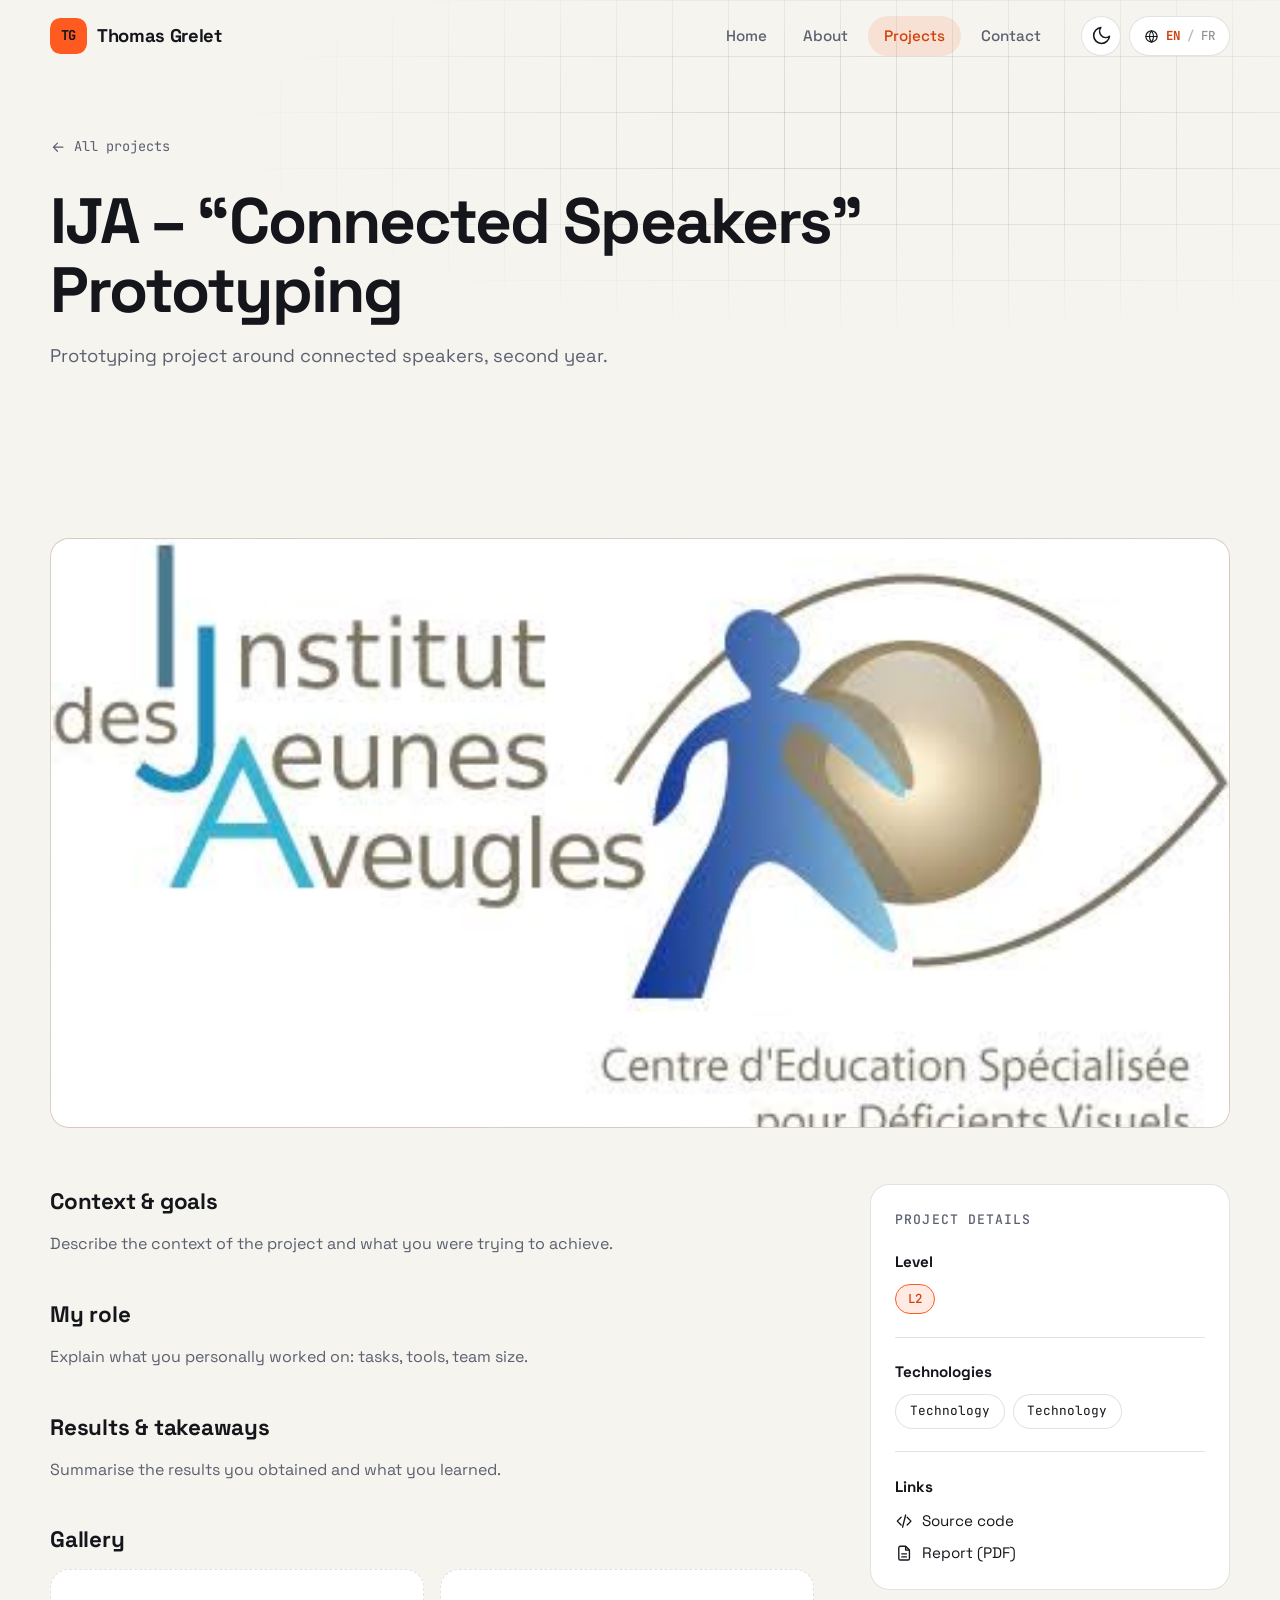
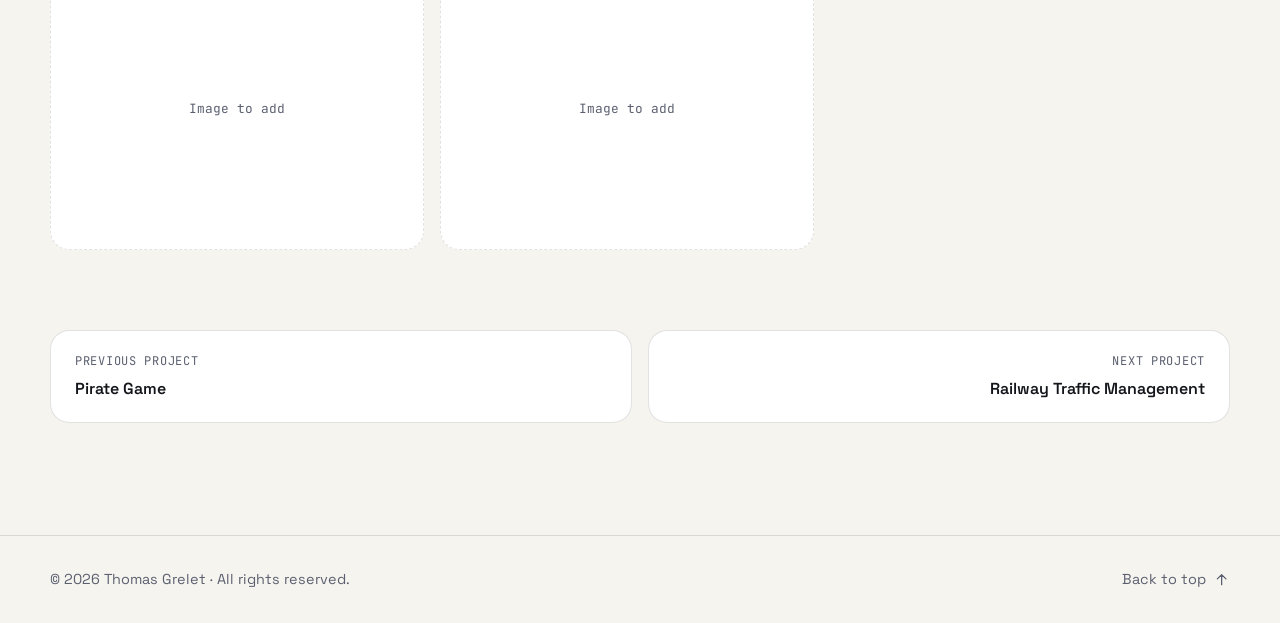
==== project-ija.html @ d4ae2995 "Portfolio to fill" ====
<!DOCTYPE html>
<html lang="en">
<head>
    <meta charset="UTF-8">
    <meta name="viewport" content="width=device-width, initial-scale=1.0">
    <title>IJA – “Connected Speakers” Prototyping | Thomas Grelet</title>
    <link rel="icon" href="data:image/svg+xml,%3Csvg xmlns='http://www.w3.org/2000/svg' viewBox='0 0 32 32'%3E%3Crect width='32' height='32' rx='8' fill='%23ff5a1f'/%3E%3Ctext x='16' y='21' font-family='monospace' font-size='14' font-weight='700' text-anchor='middle' fill='%2314161b'%3ETG%3C/text%3E%3C/svg%3E">

    <!-- Choix du thème et de la langue AVANT l'affichage (évite un flash au chargement) -->
    <script>
        (function () {
            var d = document.documentElement;
            d.classList.add("js");
            try {
                var theme = localStorage.getItem("theme");
                if (!theme) theme = matchMedia("(prefers-color-scheme: dark)").matches ? "dark" : "light";
                var lang = localStorage.getItem("lang");
                if (!lang) lang = (navigator.language || "en").toLowerCase().indexOf("fr") === 0 ? "fr" : "en";
                d.dataset.theme = theme;
                d.dataset.lang = lang;
                d.lang = lang;
            } catch (e) {
                d.dataset.theme = "light";
                d.dataset.lang = "en";
            }
        })();
    </script>

    <link rel="preconnect" href="https://fonts.googleapis.com">
    <link rel="preconnect" href="https://fonts.gstatic.com" crossorigin>
    <link href="https://fonts.googleapis.com/css2?family=JetBrains+Mono:wght@400;500;700&family=Space+Grotesk:wght@400;500;600;700&display=swap" rel="stylesheet">
    <link rel="stylesheet" href="style.css">
</head>
<body data-page="project" data-project="ija">

    <!-- Sprite -->
    <svg width="0" height="0" style="position:absolute" aria-hidden="true" focusable="false">
        <symbol id="i-menu" viewBox="0 0 24 24"><path d="M4 7h16M4 12h16M4 17h16"/></symbol>
        <symbol id="i-close" viewBox="0 0 24 24"><path d="M6 6l12 12M18 6 6 18"/></symbol>
        <symbol id="i-sun" viewBox="0 0 24 24"><circle cx="12" cy="12" r="4"/><path d="M12 2v2M12 20v2M4.9 4.9l1.4 1.4M17.7 17.7l1.4 1.4M2 12h2M20 12h2M4.9 19.1l1.4-1.4M17.7 6.3l1.4-1.4"/></symbol>
        <symbol id="i-moon" viewBox="0 0 24 24"><path d="M21 12.8A9 9 0 1 1 11.2 3 7 7 0 0 0 21 12.8z"/></symbol>
        <symbol id="i-globe" viewBox="0 0 24 24"><circle cx="12" cy="12" r="9"/><path d="M3 12h18M12 3a14 14 0 0 1 0 18 14 14 0 0 1 0-18"/></symbol>
        <symbol id="i-arrow" viewBox="0 0 24 24"><path d="M7 17 17 7M8 7h9v9"/></symbol>
        <symbol id="i-arrow-left" viewBox="0 0 24 24"><path d="M19 12H5M11 6l-6 6 6 6"/></symbol>
        <symbol id="i-arrow-up" viewBox="0 0 24 24"><path d="M12 19V5M6 11l6-6 6 6"/></symbol>
        <symbol id="i-download" viewBox="0 0 24 24"><path d="M12 4v11M7 11l5 5 5-5M5 20h14"/></symbol>
        <symbol id="i-code" viewBox="0 0 24 24"><path d="m8 7-5 5 5 5M16 7l5 5-5 5M14 4l-4 16"/></symbol>
        <symbol id="i-file" viewBox="0 0 24 24"><path d="M14 3H7a2 2 0 0 0-2 2v14a2 2 0 0 0 2 2h10a2 2 0 0 0 2-2V8zM14 3v5h5M9 13h6M9 17h6"/></symbol>
        <symbol id="i-linkedin" viewBox="0 0 24 24"><path d="M20.447 20.452h-3.554v-5.569c0-1.328-.027-3.037-1.852-3.037-1.853 0-2.136 1.445-2.136 2.939v5.667H9.351V9h3.414v1.561h.046c.477-.9 1.637-1.85 3.37-1.85 3.601 0 4.267 2.37 4.267 5.455v6.286zM5.337 7.433a2.062 2.062 0 1 1 0-4.125 2.062 2.062 0 0 1 0 4.125zM7.119 20.452H3.555V9h3.564v11.452zM22.225 0H1.771C.792 0 0 .774 0 1.729v20.542C0 23.227.792 24 1.771 24h20.451C23.2 24 24 23.227 24 22.271V1.729C24 .774 23.2 0 22.222 0z"/></symbol>
        <symbol id="i-github" viewBox="0 0 24 24"><path d="M12 .297c-6.63 0-12 5.373-12 12 0 5.303 3.438 9.8 8.205 11.385.6.113.82-.258.82-.577 0-.285-.01-1.04-.015-2.04-3.338.724-4.042-1.61-4.042-1.61C4.422 18.07 3.633 17.7 3.633 17.7c-1.087-.744.084-.729.084-.729 1.205.084 1.838 1.236 1.838 1.236 1.07 1.835 2.809 1.305 3.495.998.108-.776.417-1.305.76-1.605-2.665-.3-5.466-1.332-5.466-5.93 0-1.31.465-2.38 1.235-3.22-.135-.303-.54-1.523.105-3.176 0 0 1.005-.322 3.3 1.23.96-.267 1.98-.399 3-.405 1.02.006 2.04.138 3 .405 2.28-1.552 3.285-1.23 3.285-1.23.645 1.653.24 2.873.12 3.176.765.84 1.23 1.91 1.23 3.22 0 4.61-2.805 5.625-5.475 5.92.42.36.81 1.096.81 2.22 0 1.606-.015 2.896-.015 3.286 0 .315.21.69.825.57C20.565 22.092 24 17.592 24 12.297c0-6.627-5.373-12-12-12"/></symbol>
    </svg>
    <!-- /Sprite -->

    <!-- Header -->
    <header class="header" id="header">
        <div class="container header-inner">
            <a href="index.html#home" class="logo" aria-label="Thomas Grelet">
                <span class="logo-mark">TG</span>
                <span class="logo-text">Thomas Grelet</span>
            </a>

            <nav class="navbar" id="navbar">
                <a href="index.html#home" data-section="home" data-i18n="nav.home">Home</a>
                <a href="index.html#about" data-section="about" data-i18n="nav.about">About</a>
                <a href="index.html#projects" data-section="projects" class="active" data-i18n="nav.projects">Projects</a>
                <a href="index.html#contact" data-section="contact" data-i18n="nav.contact">Contact</a>
            </nav>

            <div class="header-actions">
                <button class="icon-btn" id="theme-btn" type="button" data-i18n-aria="aria.theme" aria-label="Switch between light and dark theme">
                    <svg class="icon i-sun" aria-hidden="true"><use href="#i-sun"/></svg>
                    <svg class="icon i-moon" aria-hidden="true"><use href="#i-moon"/></svg>
                </button>
                <button class="icon-btn menu-btn" id="menu-btn" type="button" aria-expanded="false" aria-controls="navbar" data-i18n-aria="aria.menu" aria-label="Open or close the menu">
                    <svg class="icon" aria-hidden="true"><use href="#i-menu"/></svg>
                </button>
                <!-- Sélecteur de langue : tout à droite du header -->
                <button class="lang-btn" id="lang-btn" type="button" data-i18n-aria="aria.lang" aria-label="Switch language to French">
                    <svg class="icon" aria-hidden="true"><use href="#i-globe"/></svg>
                    <span data-l="en">EN</span><span class="sep">/</span><span data-l="fr">FR</span>
                </button>
            </div>
        </div>
    </header>
    <!-- /Header -->

    <main>
        <section class="page-hero bg-grid">
            <div class="container">
                <a href="index.html#projects" class="back-link">
                    <svg class="icon" aria-hidden="true"><use href="#i-arrow-left"/></svg>
                    <span data-i18n="page.back">All projects</span>
                </a>
                <h1 data-i18n="proj.ija.title"></h1>
                <p class="lead" data-i18n="proj.ija.desc"></p>
            </div>
        </section>

        <section class="section proj-body">
            <div class="container">
                <div class="proj-cover">
                    <img src="assets/projects-ija.png" alt="" data-fallback>
                </div>

                <div class="proj-layout">
                    <div class="proj-main">
                        <!-- Les textes de cette page se modifient dans i18n.js (objet PROJECTS, projet "ija") -->
                        <article class="proj-section">
                            <h2 data-i18n="proj.context_h">Context &amp; goals</h2>
                            <p data-i18n="proj.ija.context"></p>
                        </article>

                        <article class="proj-section">
                            <h2 data-i18n="proj.role_h">My role</h2>
                            <p data-i18n="proj.ija.role"></p>
                        </article>

                        <article class="proj-section">
                            <h2 data-i18n="proj.results_h">Results &amp; takeaways</h2>
                            <p data-i18n="proj.ija.results"></p>
                        </article>

                        <section class="proj-section">
                            <h2 data-i18n="proj.gallery_h">Gallery</h2>
                            <div class="gallery">
                                <!-- Pour ajouter une image, remplace un bloc "gallery-item" par :
                                     <img src="assets/mon-image.png" alt="Description de l'image"> -->
                                <div class="gallery-item" data-i18n="placeholder.image"></div>
                                <div class="gallery-item" data-i18n="placeholder.image"></div>
                            </div>
                        </section>
                    </div>

                    <aside class="proj-aside">
                        <h2 data-i18n="proj.details">Project details</h2>

                        <div class="aside-block">
                            <h3 data-i18n="proj.level">Level</h3>
                            <span class="badge" data-i18n="proj.ija.year"></span>
                        </div>

                        <div class="aside-block">
                            <h3 data-i18n="proj.tech_h">Technologies</h3>
                            <!-- TODO : remplace par les technologies utilisées (Python, C, ROS, Arduino…) -->
                            <ul class="tags">
                                <li class="tag" data-i18n="placeholder.tech"></li>
                                <li class="tag" data-i18n="placeholder.tech"></li>
                            </ul>
                        </div>

                        <div class="aside-block">
                            <h3 data-i18n="proj.links_h">Links</h3>
                            <!-- TODO : remplace les "#" par tes liens (GitHub, rapport PDF…) ou supprime les lignes inutiles -->
                            <div class="aside-links">
                                <a href="#"><svg class="icon" aria-hidden="true"><use href="#i-code"/></svg><span data-i18n="proj.link_repo">Source code</span></a>
                                <a href="#"><svg class="icon" aria-hidden="true"><use href="#i-file"/></svg><span data-i18n="proj.link_report">Report (PDF)</span></a>
                            </div>
                        </div>
                    </aside>
                </div>

                <nav class="proj-nav" aria-label="Projects">
                    <a href="project-pirates.html" class="prev">
                        <span class="label" data-i18n="proj.prev">Previous project</span>
                        <span class="title" data-i18n="proj.pirates.title"></span>
                    </a>
                    <a href="project-trains.html" class="next">
                        <span class="label" data-i18n="proj.next">Next project</span>
                        <span class="title" data-i18n="proj.trains.title"></span>
                    </a>
                </nav>
            </div>
        </section>
    </main>

    <!-- Footer -->
    <footer class="footer">
        <div class="container footer-inner">
            <p>© <span id="year">2026</span> Thomas Grelet · <span data-i18n="footer.rights">All rights reserved.</span></p>
            <a href="#header"><span data-i18n="footer.top">Back to top</span><svg class="icon" aria-hidden="true"><use href="#i-arrow-up"/></svg></a>
        </div>
    </footer>
    <!-- /Footer -->

    <script src="i18n.js"></script>
    <script src="script.js"></script>
</body>
</html>
---- style.css ----
/* =========================================================
   Portfolio – Thomas Grelet
   Sommaire
   1. Variables (couleurs, polices) + thème clair / sombre
   2. Base / reset
   3. Header + navigation
   4. Boutons, tags, icônes
   5. Hero (accueil)
   6. Sections génériques + À propos
   7. Projets (filtres + cartes)
   8. Contact
   9. Footer
   10. Pages projets
   11. Animations
   12. Responsive
   ========================================================= */

/* ---------- 1. Variables ---------- */
:root {
    --bg: #f6f4ef;
    --bg-glass: rgba(246, 244, 239, 0.82);
    --surface: #ffffff;
    --surface-2: #efece5;
    --text: #14161b;
    --muted: #5b6070;
    --line: rgba(20, 22, 27, 0.12);

    --accent: #ff5a1f;
    --accent-text: #d1400a;          /* orange plus foncé pour les petits textes (lisibilité) */
    --accent-ink: #14161b;           /* couleur du texte posé sur l'accent */
    --accent-soft: rgba(255, 90, 31, 0.12);

    --radius: 1.2rem;
    --shadow: 0 24px 50px -28px rgba(20, 22, 27, 0.4);

    --font: "Space Grotesk", system-ui, -apple-system, "Segoe UI", sans-serif;
    --mono: "JetBrains Mono", ui-monospace, "SFMono-Regular", Menlo, monospace;
}

[data-theme="dark"] {
    --bg: #0d0f14;
    --bg-glass: rgba(13, 15, 20, 0.8);
    --surface: #151921;
    --surface-2: #11141b;
    --text: #eceff4;
    --muted: #9aa1b2;
    --line: rgba(236, 239, 244, 0.12);

    --accent: #ff7a45;
    --accent-text: #ff7a45;
    --accent-soft: rgba(255, 122, 69, 0.14);
    --shadow: 0 24px 50px -28px rgba(0, 0, 0, 0.9);
}

/* ---------- 2. Base ---------- */
*,
*::before,
*::after {
    box-sizing: border-box;
}
* {
    margin: 0;
}
html {
    scroll-behavior: smooth;
    scroll-padding-top: 5.5rem;
    -webkit-text-size-adjust: 100%;
}
body {
    font-family: var(--font);
    background: var(--bg);
    color: var(--text);
    line-height: 1.6;
    overflow-x: hidden;
    -webkit-font-smoothing: antialiased;
    transition: background 0.3s ease, color 0.3s ease;
}
img,
svg {
    display: block;
    max-width: 100%;
}
a {
    color: inherit;
    text-decoration: none;
}
button {
    font: inherit;
    color: inherit;
    background: none;
    border: 0;
    cursor: pointer;
}
ul {
    list-style: none;
    padding: 0;
}
[hidden] {
    display: none !important;
}
:focus-visible {
    outline: 2px solid var(--accent);
    outline-offset: 3px;
    border-radius: 6px;
}
.container {
    width: min(1180px, 100% - 3rem);
    margin-inline: auto;
}
.accent {
    color: var(--accent);
}
.sr-only {
    position: absolute;
    width: 1px;
    height: 1px;
    overflow: hidden;
    clip: rect(0 0 0 0);
    white-space: nowrap;
}
.is-missing {
    display: none !important;      /* image introuvable : on garde le fond dégradé */
}

/* ---------- 3. Header ---------- */
.header {
    position: fixed;
    inset: 0 0 auto 0;
    z-index: 100;
    border-bottom: 1px solid transparent;
    transition: background 0.3s ease, border-color 0.3s ease;
}
.header.is-scrolled,
.header.nav-open {
    background: var(--bg-glass);
    -webkit-backdrop-filter: blur(14px);
    backdrop-filter: blur(14px);
    border-color: var(--line);
}
.header-inner {
    display: flex;
    align-items: center;
    justify-content: space-between;
    height: 4.5rem;
    gap: 1.5rem;
}
.logo {
    display: flex;
    align-items: center;
    gap: 0.65rem;
    font-weight: 700;
    font-size: 1.15rem;
    letter-spacing: -0.02em;
}
.logo-mark {
    display: grid;
    place-items: center;
    width: 2.3rem;
    height: 2.3rem;
    border-radius: 0.65rem;
    background: var(--accent);
    color: var(--accent-ink);
    font-family: var(--mono);
    font-size: 0.85rem;
    font-weight: 700;
    transition: transform 0.3s ease;
}
.logo:hover .logo-mark {
    transform: rotate(-8deg) scale(1.05);
}
.navbar {
    display: flex;
    gap: 0.25rem;
    margin-left: auto;
}
.navbar a {
    padding: 0.5rem 1rem;
    border-radius: 999px;
    font-size: 0.95rem;
    font-weight: 500;
    color: var(--muted);
    transition: color 0.2s ease, background 0.2s ease;
}
.navbar a:hover {
    color: var(--text);
}
.navbar a.active {
    color: var(--accent-text);
    background: var(--accent-soft);
}
.header-actions {
    display: flex;
    align-items: center;
    gap: 0.5rem;
}
.icon-btn,
.lang-btn {
    display: inline-flex;
    align-items: center;
    justify-content: center;
    height: 2.5rem;
    border: 1px solid var(--line);
    border-radius: 999px;
    background: var(--surface);
    transition: border-color 0.2s ease, color 0.2s ease, transform 0.2s ease;
}
.icon-btn {
    width: 2.5rem;
    font-size: 1.1rem;
}
.icon-btn:hover,
.lang-btn:hover {
    border-color: var(--accent);
    color: var(--accent-text);
    transform: translateY(-2px);
}
.lang-btn {
    gap: 0.45rem;
    padding: 0 0.85rem;
    font-family: var(--mono);
    font-size: 0.78rem;
    font-weight: 500;
}
.lang-btn [data-l] {
    opacity: 0.45;
}
.lang-btn .sep {
    opacity: 0.3;
}
html[data-lang="en"] .lang-btn [data-l="en"],
html[data-lang="fr"] .lang-btn [data-l="fr"] {
    opacity: 1;
    color: var(--accent-text);
    font-weight: 700;
}
.menu-btn {
    display: none;
}

/* ---------- 4. Boutons, icônes, tags ---------- */
.icon {
    display: inline-block;
    flex: none;
    width: 1.2em;
    height: 1.2em;
    fill: none;
    stroke: currentColor;
    stroke-width: 1.8;
    stroke-linecap: round;
    stroke-linejoin: round;
}
.icon-fill {
    fill: currentColor;
    stroke: none;
}
.i-sun {
    display: none;
}
[data-theme="dark"] .i-sun {
    display: inline-block;
}
[data-theme="dark"] .i-moon {
    display: none;
}

.btn {
    display: inline-flex;
    align-items: center;
    gap: 0.6rem;
    padding: 0.85rem 1.5rem;
    border: 1.5px solid var(--accent);
    border-radius: 999px;
    background: var(--accent);
    color: var(--accent-ink);
    font-size: 0.98rem;
    font-weight: 600;
    cursor: pointer;
    transition: transform 0.2s ease, box-shadow 0.2s ease, background 0.2s ease, color 0.2s ease, border-color 0.2s ease;
}
.btn:hover {
    transform: translateY(-2px);
    box-shadow: 0 14px 26px -14px var(--accent);
}
.btn-ghost {
    background: transparent;
    color: var(--text);
    border-color: var(--line);
}
.btn-ghost:hover {
    border-color: var(--accent);
    color: var(--accent-text);
    box-shadow: none;
}

.tags {
    display: flex;
    flex-wrap: wrap;
    gap: 0.5rem;
}
.tag {
    padding: 0.4rem 0.85rem;
    border: 1px solid var(--line);
    border-radius: 999px;
    background: var(--surface);
    font-family: var(--mono);
    font-size: 0.8rem;
}

/* ---------- 5. Hero ---------- */
.bg-grid {
    position: relative;
    isolation: isolate;
}
.bg-grid::before {
    content: "";
    position: absolute;
    inset: 0;
    z-index: -1;
    background-image:
        linear-gradient(var(--line) 1px, transparent 1px),
        linear-gradient(90deg, var(--line) 1px, transparent 1px);
    background-size: 56px 56px;
    -webkit-mask-image: radial-gradient(ellipse 70% 70% at 70% 35%, #000 15%, transparent 75%);
    mask-image: radial-gradient(ellipse 70% 70% at 70% 35%, #000 15%, transparent 75%);
}
.hero {
    display: flex;
    align-items: center;
    min-height: 100vh;
    min-height: 100svh;
    padding: 8rem 0 5rem;
    overflow: hidden;
}
.hero::after {
    content: "";
    position: absolute;
    z-index: -1;
    top: -6rem;
    right: -8rem;
    width: 38rem;
    height: 38rem;
    background: radial-gradient(circle, var(--accent-soft), transparent 65%);
    filter: blur(20px);
}
.hero-grid {
    display: grid;
    grid-template-columns: 1.15fr 0.85fr;
    align-items: center;
    gap: 4rem;
}
.eyebrow {
    display: inline-flex;
    align-items: center;
    gap: 0.7rem;
    font-family: var(--mono);
    font-size: 0.85rem;
    letter-spacing: 0.08em;
    text-transform: uppercase;
    color: var(--accent-text);
}
.eyebrow::before {
    content: "";
    width: 2rem;
    height: 1px;
    background: currentColor;
}
.hero h1 {
    margin: 1rem 0 1.1rem;
    font-size: clamp(3rem, 8vw, 6.2rem);
    font-weight: 700;
    line-height: 1;
    letter-spacing: -0.04em;
}
.role {
    display: flex;
    align-items: center;
    gap: 0.7rem;
    min-height: 2.4rem;
    font-size: clamp(1.25rem, 2.6vw, 1.8rem);
    font-weight: 500;
}
.role .prompt {
    font-family: var(--mono);
    color: var(--muted);
}
.typed {
    color: var(--accent-text);
}
.caret {
    width: 2px;
    height: 1.2em;
    margin-left: -0.45rem;
    background: var(--accent);
    animation: blink 1s steps(1) infinite;
}
.hero-bio {
    max-width: 36rem;
    margin: 1.4rem 0 2rem;
    font-size: 1.1rem;
    color: var(--muted);
}
.hero-actions {
    display: flex;
    flex-wrap: wrap;
    align-items: center;
    gap: 0.75rem;
}
.socials {
    display: flex;
    gap: 0.6rem;
    margin-left: 0.5rem;
}
.portrait {
    position: relative;
    width: min(100%, 25rem);
    margin-inline: auto;
    aspect-ratio: 4 / 5;
}
.portrait::before,
.portrait::after {
    content: "";
    position: absolute;
    width: 3.5rem;
    height: 3.5rem;
    border: 3px solid var(--accent);
    pointer-events: none;
}
.portrait::before {
    top: -0.9rem;
    left: -0.9rem;
    border-right: 0;
    border-bottom: 0;
    border-top-left-radius: 1rem;
}
.portrait::after {
    right: -0.9rem;
    bottom: -0.9rem;
    border-left: 0;
    border-top: 0;
    border-bottom-right-radius: 1rem;
}
.portrait-frame {
    position: absolute;
    inset: 0;
    display: grid;
    place-items: center;
    overflow: hidden;
    border: 1px solid var(--line);
    border-radius: 2rem;
    background: linear-gradient(145deg, var(--accent-soft), var(--surface-2));
    box-shadow: var(--shadow);
}
.portrait-frame::before {
    content: "TG";
    font-family: var(--mono);
    font-size: 4rem;
    font-weight: 700;
    color: var(--muted);
    opacity: 0.35;
}
.portrait-frame img {
    position: absolute;
    inset: 0;
    width: 100%;
    height: 100%;
    object-fit: cover;
    object-position: center top;
}
.chip {
    position: absolute;
    display: inline-flex;
    align-items: center;
    gap: 0.5rem;
    padding: 0.55rem 0.95rem;
    border: 1px solid var(--line);
    border-radius: 999px;
    background: var(--surface);
    box-shadow: var(--shadow);
    font-family: var(--mono);
    font-size: 0.78rem;
    white-space: nowrap;
    animation: float 6s ease-in-out infinite;
}
.chip::before {
    content: "";
    width: 0.5rem;
    height: 0.5rem;
    border-radius: 50%;
    background: var(--accent);
}
.chip-1 { top: 8%;     left: -12%; }
.chip-2 { top: 44%;    right: -14%; animation-delay: -2s; }
.chip-3 { bottom: 9%;  left: -9%;  animation-delay: -4s; }

/* ---------- 6. Sections + À propos ---------- */
.section {
    position: relative;
    padding: 7rem 0;
}
.section-alt {
    background: var(--surface-2);
}
.section-head {
    max-width: 44rem;
    margin-bottom: 3rem;
}
.section-title {
    margin-top: 0.75rem;
    font-size: clamp(2.2rem, 5vw, 3.6rem);
    font-weight: 700;
    line-height: 1.1;
    letter-spacing: -0.03em;
}
.section-intro {
    margin-top: 1rem;
    font-size: 1.05rem;
    color: var(--muted);
}
.about-grid {
    display: grid;
    grid-template-columns: 0.8fr 1.2fr;
    align-items: center;
    gap: 5rem;
}
.about-media {
    position: relative;
    isolation: isolate;
    width: min(100%, 24rem);
    margin-inline: auto;
}
.about-media::before {
    content: "";
    position: absolute;
    inset: 1.1rem -1.1rem -1.1rem 1.1rem;
    z-index: -1;
    border: 2px solid var(--accent);
    border-radius: 2rem;
}
.about-photo {
    position: relative;
    aspect-ratio: 1;
    overflow: hidden;
    border: 1px solid var(--line);
    border-radius: 2rem;
    background: linear-gradient(145deg, var(--accent-soft), var(--surface));
}
.about-photo img {
    position: absolute;
    inset: 0;
    width: 100%;
    height: 100%;
    object-fit: cover;
    object-position: center top;
}
.about-text p {
    margin-top: 1.25rem;
    font-size: 1.08rem;
    color: var(--muted);
}
.about-focus {
    margin: 2rem 0 2.25rem;
}
.about-focus h3 {
    margin-bottom: 0.9rem;
    font-family: var(--mono);
    font-size: 0.82rem;
    font-weight: 500;
    letter-spacing: 0.08em;
    text-transform: uppercase;
    color: var(--muted);
}

/* ---------- 7. Projets ---------- */
.filters {
    display: flex;
    flex-wrap: wrap;
    gap: 0.5rem;
    margin-bottom: 2rem;
}
.filter {
    padding: 0.5rem 1.05rem;
    border: 1px solid var(--line);
    border-radius: 999px;
    background: var(--surface);
    font-family: var(--mono);
    font-size: 0.82rem;
    transition: background 0.2s ease, color 0.2s ease, border-color 0.2s ease;
}
.filter:hover {
    border-color: var(--accent);
}
.filter.active {
    background: var(--text);
    border-color: var(--text);
    color: var(--bg);
}
.projects-grid {
    display: grid;
    grid-template-columns: repeat(auto-fill, minmax(19rem, 1fr));
    gap: 1.5rem;
}
.card {
    display: flex;
    flex-direction: column;
    overflow: hidden;
    border: 1px solid var(--line);
    border-radius: var(--radius);
    background: var(--surface);
    transition: transform 0.3s ease, box-shadow 0.3s ease, border-color 0.3s ease;
}
.card:hover {
    transform: translateY(-6px);
    border-color: var(--accent);
    box-shadow: var(--shadow);
}
.card-media {
    position: relative;
    aspect-ratio: 16 / 10;
    overflow: hidden;
    background: linear-gradient(135deg, var(--accent-soft), var(--surface-2));
}
.card-media img {
    width: 100%;
    height: 100%;
    object-fit: cover;
    transition: transform 0.6s ease;
}
.card:hover .card-media img {
    transform: scale(1.06);
}
.card-badge {
    position: absolute;
    top: 0.8rem;
    left: 0.8rem;
    padding: 0.25rem 0.7rem;
    border-radius: 999px;
    background: var(--bg-glass);
    -webkit-backdrop-filter: blur(8px);
    backdrop-filter: blur(8px);
    font-family: var(--mono);
    font-size: 0.75rem;
    font-weight: 500;
}
.card-body {
    display: flex;
    flex: 1;
    flex-direction: column;
    gap: 0.5rem;
    padding: 1.25rem 1.4rem 1.5rem;
}
.card h3 {
    font-size: 1.2rem;
    line-height: 1.3;
    letter-spacing: -0.01em;
}
.card p {
    font-size: 0.95rem;
    color: var(--muted);
}
.card-link {
    display: inline-flex;
    align-items: center;
    gap: 0.4rem;
    margin-top: auto;
    padding-top: 0.75rem;
    font-size: 0.92rem;
    font-weight: 600;
    color: var(--accent-text);
}
.card-link .icon {
    transition: transform 0.25s ease;
}
.card:hover .card-link .icon {
    transform: translate(3px, -3px);
}

/* ---------- 8. Contact ---------- */
.contact-grid {
    display: grid;
    grid-template-columns: 0.8fr 1.2fr;
    gap: 5rem;
    align-items: start;
}
.contact-info .socials {
    margin: 1.75rem 0 0;
}
.form {
    display: grid;
    grid-template-columns: 1fr 1fr;
    gap: 1.1rem;
}
.field {
    display: flex;
    flex-direction: column;
    gap: 0.4rem;
}
.field.full {
    grid-column: 1 / -1;
}
.field label {
    font-family: var(--mono);
    font-size: 0.78rem;
    letter-spacing: 0.04em;
    color: var(--muted);
}
.field input,
.field textarea {
    width: 100%;
    padding: 0.9rem 1rem;
    border: 1px solid var(--line);
    border-radius: 0.8rem;
    background: var(--surface);
    color: var(--text);
    font: inherit;
    transition: border-color 0.2s ease, box-shadow 0.2s ease;
}
.field textarea {
    min-height: 9rem;
    resize: vertical;
}
.field input:focus,
.field textarea:focus {
    outline: none;
    border-color: var(--accent);
    box-shadow: 0 0 0 4px var(--accent-soft);
}
.form-actions {
    display: flex;
    align-items: center;
    gap: 1rem;
    grid-column: 1 / -1;
}
.form-status {
    font-size: 0.92rem;
    color: var(--accent-text);
}

/* ---------- 9. Footer ---------- */
.footer {
    padding: 2rem 0;
    border-top: 1px solid var(--line);
    font-size: 0.9rem;
    color: var(--muted);
}
.footer-inner {
    display: flex;
    flex-wrap: wrap;
    align-items: center;
    justify-content: space-between;
    gap: 1rem;
}
.footer a {
    display: inline-flex;
    align-items: center;
    gap: 0.4rem;
    transition: color 0.2s ease;
}
.footer a:hover {
    color: var(--accent-text);
}

/* ---------- 10. Pages projets ---------- */
.page-hero {
    padding: 8.5rem 0 1rem;
}
.back-link {
    display: inline-flex;
    align-items: center;
    gap: 0.5rem;
    font-family: var(--mono);
    font-size: 0.85rem;
    color: var(--muted);
    transition: color 0.2s ease, gap 0.2s ease;
}
.back-link:hover {
    gap: 0.8rem;
    color: var(--accent-text);
}
.page-hero h1 {
    max-width: 52rem;
    margin: 1.5rem 0 1rem;
    font-size: clamp(2.2rem, 5.5vw, 4rem);
    line-height: 1.08;
    letter-spacing: -0.03em;
}
.page-hero .lead {
    max-width: 40rem;
    font-size: 1.15rem;
    color: var(--muted);
}
.badge {
    display: inline-block;
    padding: 0.25rem 0.75rem;
    border: 1px solid var(--accent);
    border-radius: 999px;
    background: var(--accent-soft);
    font-family: var(--mono);
    font-size: 0.78rem;
    font-weight: 500;
    color: var(--accent-text);
}
.proj-cover {
    position: relative;
    aspect-ratio: 16 / 8;
    overflow: hidden;
    margin: 2.5rem 0 3.5rem;
    border: 1px solid var(--line);
    border-radius: var(--radius);
    background: linear-gradient(135deg, var(--accent-soft), var(--surface-2));
}
.proj-cover img {
    position: absolute;
    inset: 0;
    width: 100%;
    height: 100%;
    object-fit: cover;
}
.proj-layout {
    display: grid;
    grid-template-columns: 1.7fr 0.8fr;
    gap: 3.5rem;
    align-items: start;
}
.proj-section + .proj-section {
    margin-top: 2.5rem;
}
.proj-section h2 {
    margin-bottom: 0.7rem;
    font-size: 1.4rem;
    letter-spacing: -0.01em;
}
.proj-section p {
    color: var(--muted);
}
.gallery {
    display: grid;
    grid-template-columns: repeat(2, 1fr);
    gap: 1rem;
}
.gallery-item {
    display: grid;
    place-items: center;
    aspect-ratio: 4 / 3;
    border: 1px dashed var(--line);
    border-radius: var(--radius);
    background: var(--surface);
    font-family: var(--mono);
    font-size: 0.8rem;
    color: var(--muted);
}
.proj-aside {
    position: sticky;
    top: 6rem;
    padding: 1.5rem;
    border: 1px solid var(--line);
    border-radius: var(--radius);
    background: var(--surface);
}
.proj-aside h2 {
    margin-bottom: 1.25rem;
    font-family: var(--mono);
    font-size: 0.82rem;
    font-weight: 500;
    letter-spacing: 0.08em;
    text-transform: uppercase;
    color: var(--muted);
}
.aside-block + .aside-block {
    margin-top: 1.4rem;
    padding-top: 1.4rem;
    border-top: 1px solid var(--line);
}
.aside-block h3 {
    margin-bottom: 0.6rem;
    font-size: 0.95rem;
}
.aside-links {
    display: grid;
    gap: 0.5rem;
}
.aside-links a {
    display: inline-flex;
    align-items: center;
    gap: 0.5rem;
    font-size: 0.95rem;
    transition: color 0.2s ease;
}
.aside-links a:hover {
    color: var(--accent-text);
}
.proj-nav {
    display: grid;
    grid-template-columns: 1fr 1fr;
    gap: 1rem;
    margin-top: 5rem;
}
.proj-nav a {
    display: flex;
    flex-direction: column;
    gap: 0.3rem;
    padding: 1.3rem 1.5rem;
    border: 1px solid var(--line);
    border-radius: var(--radius);
    background: var(--surface);
    transition: border-color 0.2s ease, transform 0.2s ease;
}
.proj-nav a:hover {
    border-color: var(--accent);
    transform: translateY(-3px);
}
.proj-nav .label {
    font-family: var(--mono);
    font-size: 0.75rem;
    letter-spacing: 0.06em;
    text-transform: uppercase;
    color: var(--muted);
}
.proj-nav .title {
    font-weight: 600;
}
.proj-nav .next {
    text-align: right;
}

/* ---------- 11. Animations ---------- */
@keyframes blink {
    50% { opacity: 0; }
}
@keyframes float {
    50% { transform: translateY(-10px); }
}
.js .reveal {
    opacity: 0;
    transform: translateY(24px);
    transition: opacity 0.7s ease, transform 0.7s ease;
}
.js .reveal.is-visible {
    opacity: 1;
    transform: none;
}
@media (prefers-reduced-motion: reduce) {
    *,
    *::before,
    *::after {
        animation: none !important;
        transition: none !important;
        scroll-behavior: auto !important;
    }
    .js .reveal {
        opacity: 1;
        transform: none;
    }
}

/* ---------- 12. Responsive ---------- */
@media (max-width: 960px) {
    .hero-grid,
    .about-grid,
    .contact-grid,
    .proj-layout {
        grid-template-columns: 1fr;
        gap: 3.5rem;
    }
    .hero {
        padding-top: 7rem;
    }
    .portrait {
        width: min(100%, 21rem);
    }
    .chip-1 { left: -4%; }
    .chip-2 { right: -4%; }
    .chip-3 { left: -2%; }
    .proj-aside {
        position: static;
    }
}

@media (max-width: 860px) {
    .menu-btn {
        display: inline-flex;
    }
    .navbar {
        position: absolute;
        top: 100%;
        left: 0;
        right: 0;
        flex-direction: column;
        gap: 0.25rem;
        padding: 1rem 1.5rem 1.5rem;
        border-bottom: 1px solid var(--line);
        background: var(--bg);
        display: none;
    }
    .header.nav-open .navbar {
        display: flex;
    }
    .navbar a {
        padding: 0.8rem 1rem;
        font-size: 1.05rem;
    }
    .header-actions {
        margin-left: auto;
    }
}

@media (max-width: 560px) {
    .section {
        padding: 5rem 0;
    }
    .logo-text {
        display: none;
    }
    .form {
        grid-template-columns: 1fr;
    }
    .socials {
        margin-left: 0;
    }
    .gallery,
    .proj-nav {
        grid-template-columns: 1fr;
    }
    .proj-nav .next {
        text-align: left;
    }
    .proj-cover {
        aspect-ratio: 16 / 10;
    }
}
.contact form .input-box input,
.contact form textarea{
    width: 100%;
    padding: 1.5rem;
    font-size: 1.6rem;
    color: var(--text-color);
    background: var(--bg-color);
    border-radius: 0.8rem;
    border: 2px solid var(--main-color);
    margin: 1rem 0;
    resize: none;
}
.contact form .btn{
    margin-top: 2rem;
   justify-content: center;
    flex-wrap: wrap;
}
.contact form .input-box input,
.contact form textarea{
    width: 100%;
    padding: 1.5rem;
    font-size: 1.6rem;
    color: var(--text-color);
    background: var(--bg-color);
    border-radius: 0.8rem;
    border: 2px solid var(--main-color);
    margin: 1rem 0;
    resize: none;
}
.contact form .btn{
    margin-top: 2rem;
}
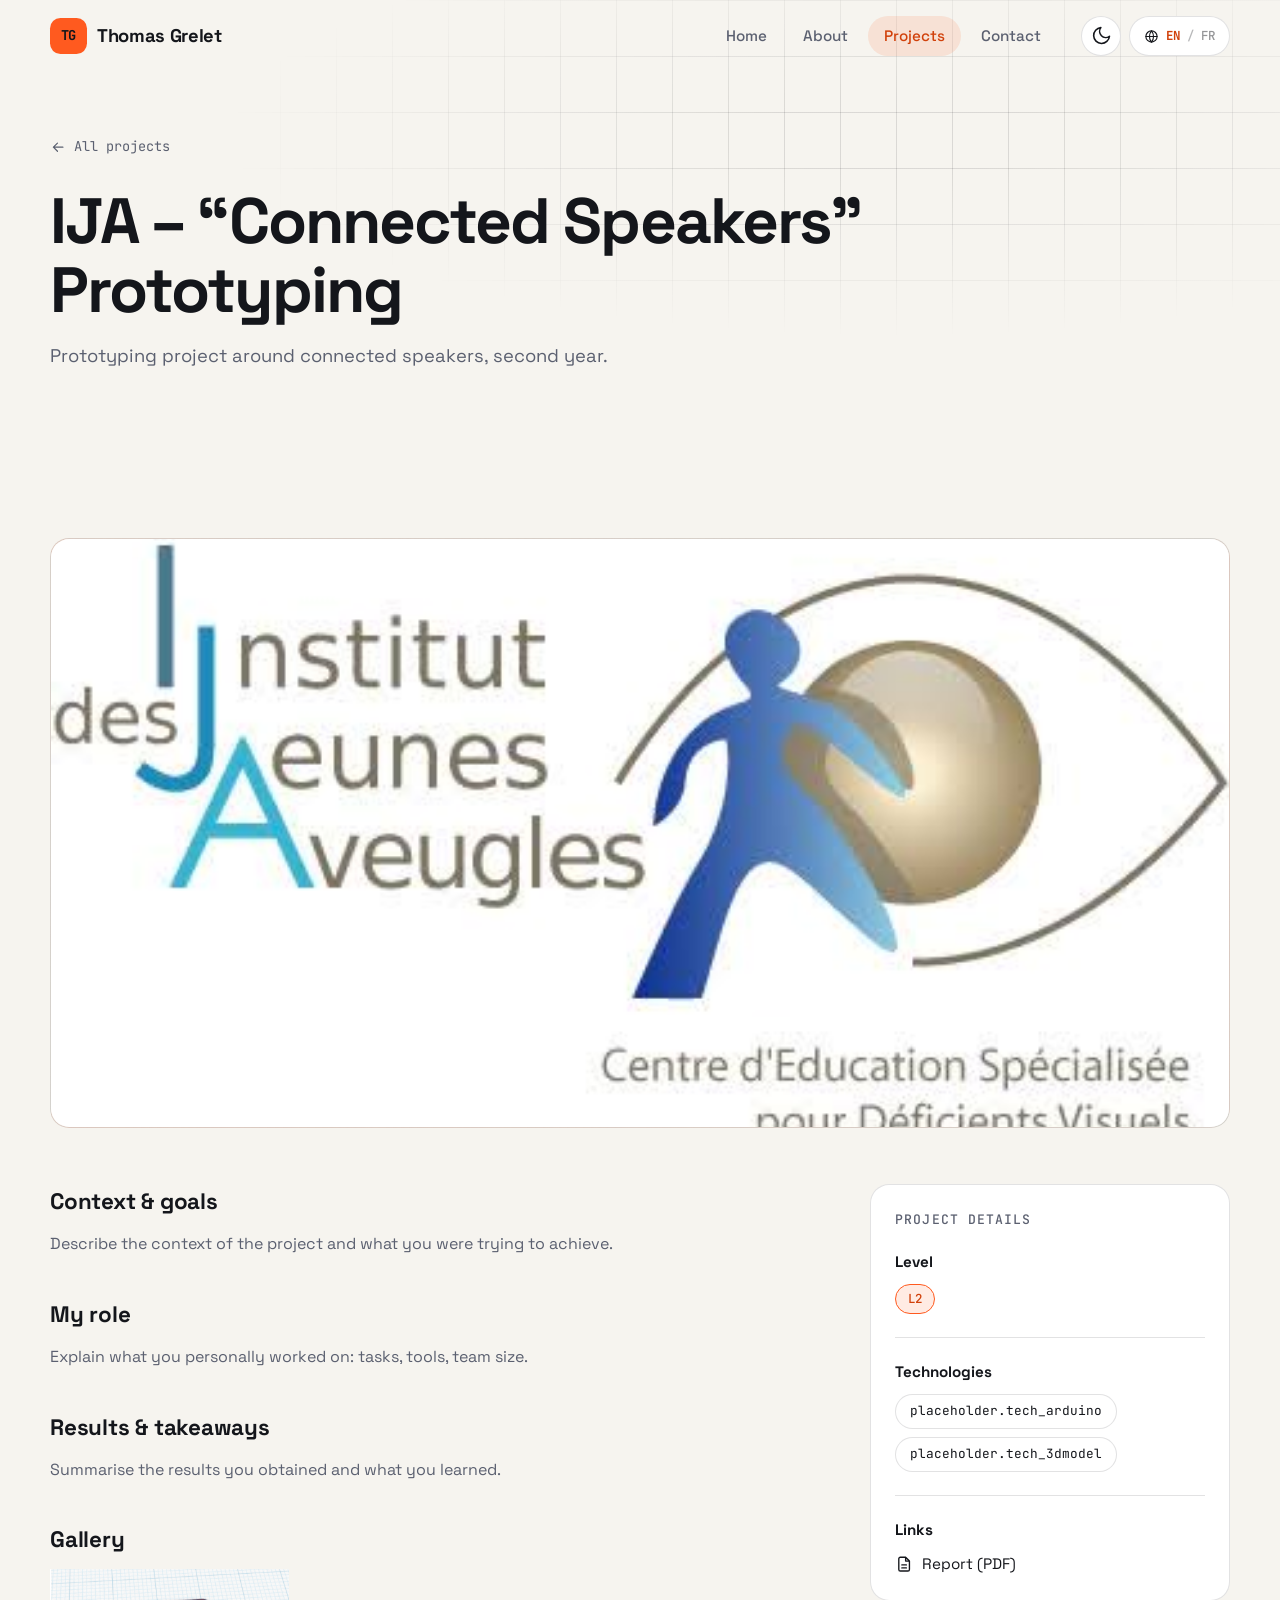
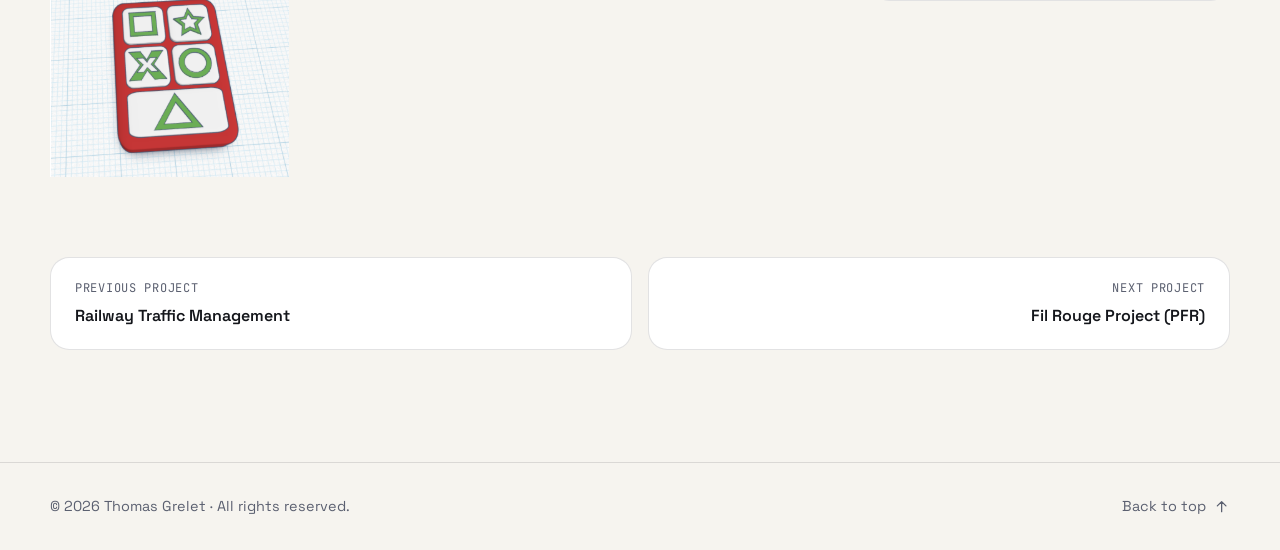
==== commit 463026c5: "add Technologies, Links and Gallery to every project page (update .html)" ====
--- a/project-ija.html
+++ b/project-ija.html
@@ -59,7 +59,7 @@
                 <span class="logo-text">Thomas Grelet</span>
             </a>
 
-            <nav class="navbar" id="navbar">
+            <nav class="navbar" id="navbar" aria-label="Main navigation">
                 <a href="index.html#home" data-section="home" data-i18n="nav.home">Home</a>
                 <a href="index.html#about" data-section="about" data-i18n="nav.about">About</a>
                 <a href="index.html#projects" data-section="projects" class="active" data-i18n="nav.projects">Projects</a>
@@ -91,7 +91,7 @@
                     <svg class="icon" aria-hidden="true"><use href="#i-arrow-left"/></svg>
                     <span data-i18n="page.back">All projects</span>
                 </a>
-                <h1 data-i18n="proj.ija.title"></h1>
+                <h1 data-i18n="proj.ija.title">Title</h1>
                 <p class="lead" data-i18n="proj.ija.desc"></p>
             </div>
         </section>
@@ -99,7 +99,7 @@
         <section class="section proj-body">
             <div class="container">
                 <div class="proj-cover">
-                    <img src="assets/projects-ija.png" alt="" data-fallback>
+                    <img src="assets/pr-ija/projects-ija.png" alt="" data-fallback>
                 </div>
 
                 <div class="proj-layout">
@@ -123,10 +123,7 @@
                         <section class="proj-section">
                             <h2 data-i18n="proj.gallery_h">Gallery</h2>
                             <div class="gallery">
-                                <!-- Pour ajouter une image, remplace un bloc "gallery-item" par :
-                                     <img src="assets/mon-image.png" alt="Description de l'image"> -->
-                                <div class="gallery-item" data-i18n="placeholder.image"></div>
-                                <div class="gallery-item" data-i18n="placeholder.image"></div>
+                                <img src="assets/pr-ija/projects-ija_g01.png" alt="Modélisation 3D d'une télécommande">
                             </div>
                         </section>
                     </div>
@@ -141,32 +138,29 @@
 
                         <div class="aside-block">
                             <h3 data-i18n="proj.tech_h">Technologies</h3>
-                            <!-- TODO : remplace par les technologies utilisées (Python, C, ROS, Arduino…) -->
                             <ul class="tags">
-                                <li class="tag" data-i18n="placeholder.tech"></li>
-                                <li class="tag" data-i18n="placeholder.tech"></li>
+                                <li class="tag" data-i18n="placeholder.tech_arduino"></li>
+                                <li class="tag" data-i18n="placeholder.tech_3dmodel"></li>
                             </ul>
                         </div>
 
                         <div class="aside-block">
                             <h3 data-i18n="proj.links_h">Links</h3>
-                            <!-- TODO : remplace les "#" par tes liens (GitHub, rapport PDF…) ou supprime les lignes inutiles -->
                             <div class="aside-links">
-                                <a href="#"><svg class="icon" aria-hidden="true"><use href="#i-code"/></svg><span data-i18n="proj.link_repo">Source code</span></a>
-                                <a href="#"><svg class="icon" aria-hidden="true"><use href="#i-file"/></svg><span data-i18n="proj.link_report">Report (PDF)</span></a>
+                                <a href="assets/pr-ija/projects-ija_personal_report.pdf"><svg class="icon" aria-hidden="true"><use href="#i-file"/></svg><span data-i18n="proj.link_report">Report (PDF)</span></a>
                             </div>
                         </div>
                     </aside>
                 </div>
 
                 <nav class="proj-nav" aria-label="Projects">
-                    <a href="project-pirates.html" class="prev">
+                    <a href="project-trains.html" class="prev">
                         <span class="label" data-i18n="proj.prev">Previous project</span>
-                        <span class="title" data-i18n="proj.pirates.title"></span>
+                        <span class="title" data-i18n="proj.trains.title"></span>
                     </a>
-                    <a href="project-trains.html" class="next">
+                    <a href="project-pfr.html" class="next">
                         <span class="label" data-i18n="proj.next">Next project</span>
-                        <span class="title" data-i18n="proj.trains.title"></span>
+                        <span class="title" data-i18n="proj.pfr.title"></span>
                     </a>
                 </nav>
             </div>
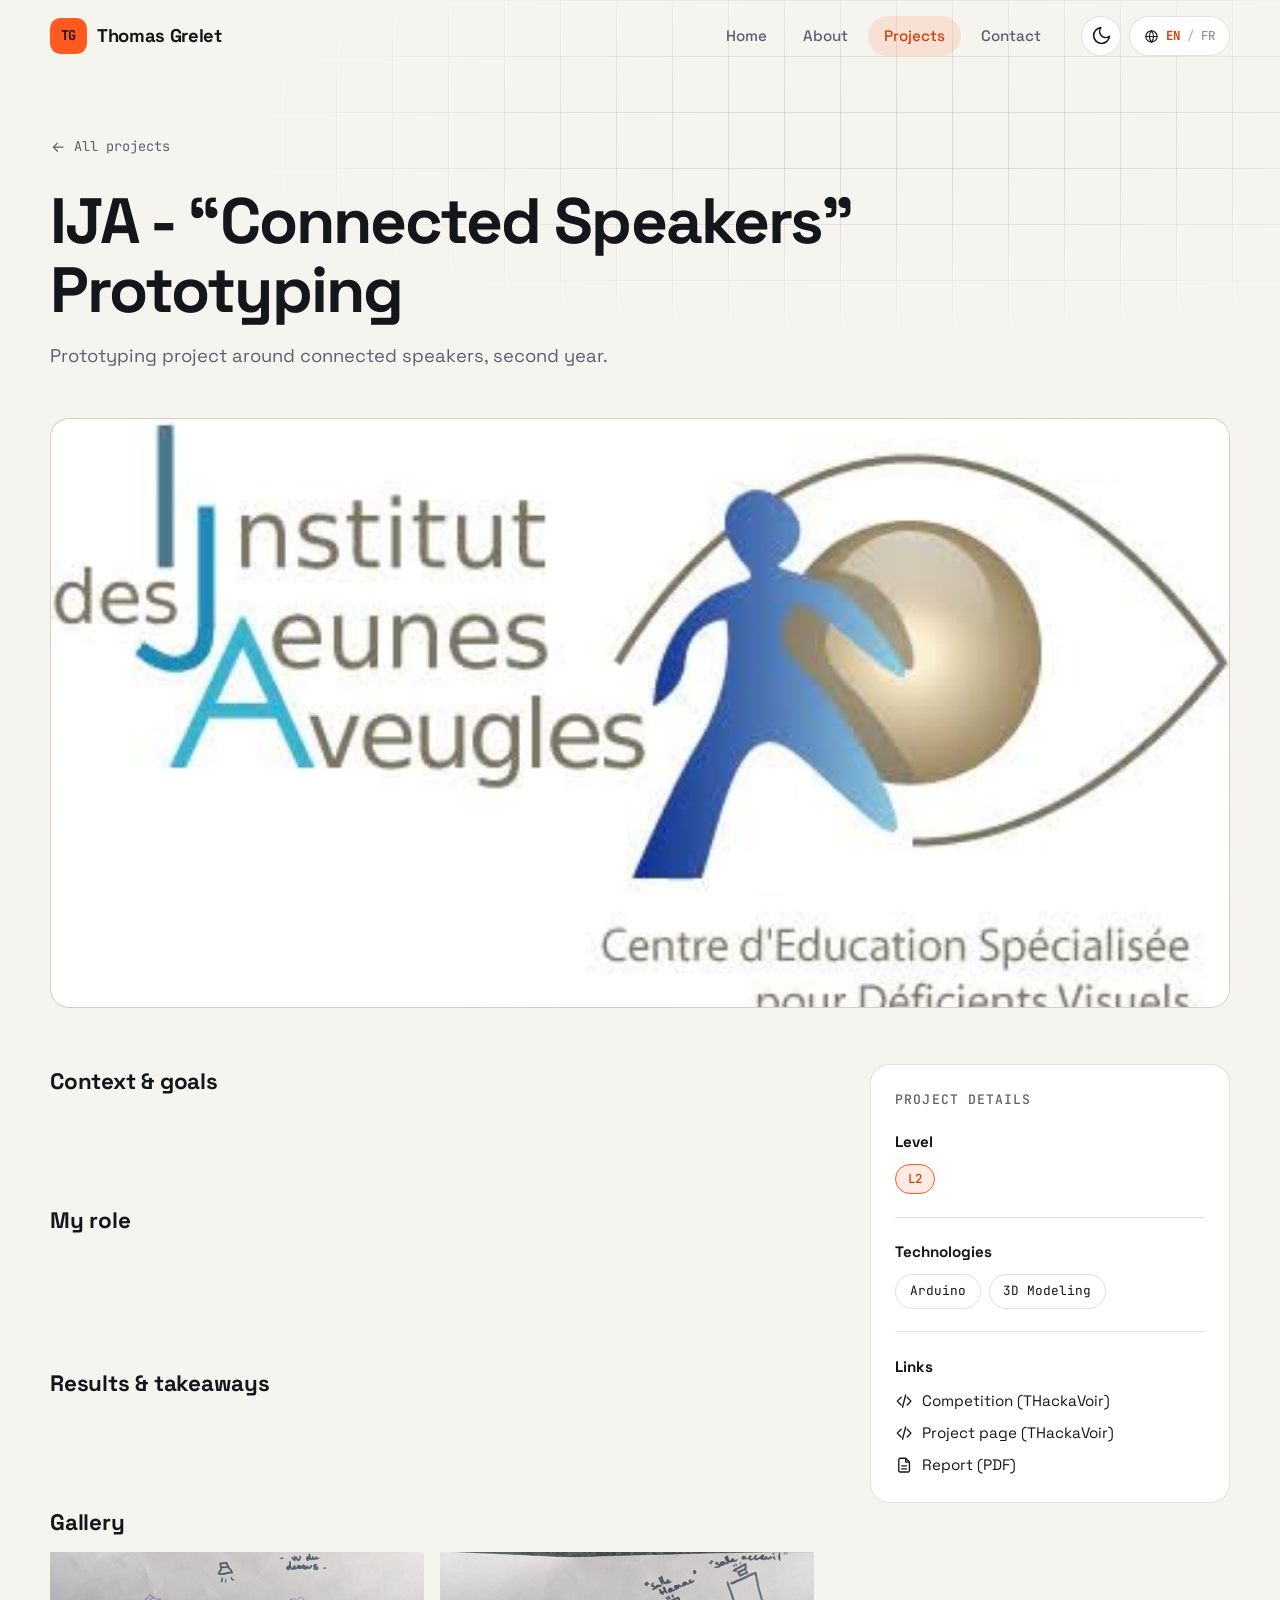
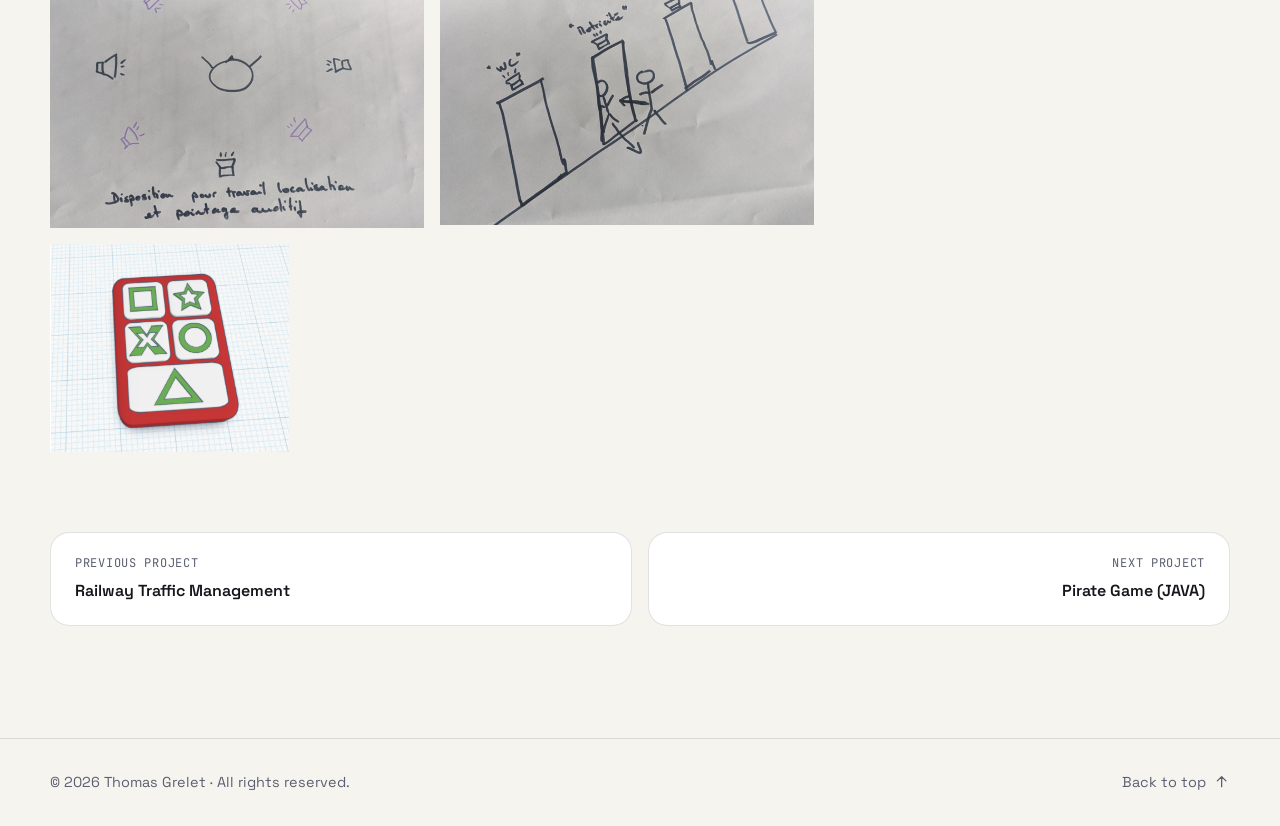
==== commit 618a75b1: "add project-lorenz, project-trains and project-ija content" ====
--- a/project-ija.html
+++ b/project-ija.html
@@ -107,23 +107,32 @@
                         <!-- Les textes de cette page se modifient dans i18n.js (objet PROJECTS, projet "ija") -->
                         <article class="proj-section">
                             <h2 data-i18n="proj.context_h">Context &amp; goals</h2>
-                            <p data-i18n="proj.ija.context"></p>
+                            <p data-i18n="proj.ija.context01"></p><br>
+                            <p data-i18n="proj.ija.context02"></p><br>
+                            <p data-i18n="proj.ija.context03"></p>
                         </article>
 
                         <article class="proj-section">
                             <h2 data-i18n="proj.role_h">My role</h2>
-                            <p data-i18n="proj.ija.role"></p>
+                            <p data-i18n="proj.ija.role01"></p><br>
+                            <p data-i18n="proj.ija.role02"></p><br>
+                            <p data-i18n="proj.ija.role03"></p><br>
+                            <p data-i18n="proj.ija.role04"></p>
                         </article>
 
                         <article class="proj-section">
                             <h2 data-i18n="proj.results_h">Results &amp; takeaways</h2>
-                            <p data-i18n="proj.ija.results"></p>
+                            <p data-i18n="proj.ija.results01"></p><br>
+                            <p data-i18n="proj.ija.results02"></p><br>
+                            <p data-i18n="proj.ija.results03"></p>
                         </article>
 
                         <section class="proj-section">
                             <h2 data-i18n="proj.gallery_h">Gallery</h2>
                             <div class="gallery">
-                                <img src="assets/pr-ija/projects-ija_g01.png" alt="Modélisation 3D d'une télécommande">
+                                <img src="assets/pr-ija/projects-ija_g01.png" alt="Croquis : travail de localisation">
+                                <img src="assets/pr-ija/projects-ija_g02.png" alt="Croquis : couloir de la Petite Enfance (IJA)">
+                                <img src="assets/pr-ija/projects-ija_g03.png" alt="Modélisation 3D d'une télécommande">
                             </div>
                         </section>
                     </div>
@@ -147,6 +156,8 @@
                         <div class="aside-block">
                             <h3 data-i18n="proj.links_h">Links</h3>
                             <div class="aside-links">
+                                <a href="https://thackavoir.fr/"><svg class="icon" aria-hidden="true"><use href="#i-code"/></svg><span data-i18n="proj.link_thackavoir">Competition (THackaVoir)</span></a>
+                                <a href="https://thackavoir.fr/blog/2025/03/26/projet-2025-enceintes-connectees/"><svg class="icon" aria-hidden="true"><use href="#i-code"/></svg><span data-i18n="proj.link_thackavoir_page">Project page (THackaVoir)</span></a>
                                 <a href="assets/pr-ija/projects-ija_personal_report.pdf"><svg class="icon" aria-hidden="true"><use href="#i-file"/></svg><span data-i18n="proj.link_report">Report (PDF)</span></a>
                             </div>
                         </div>
@@ -158,9 +169,9 @@
                         <span class="label" data-i18n="proj.prev">Previous project</span>
                         <span class="title" data-i18n="proj.trains.title"></span>
                     </a>
-                    <a href="project-pfr.html" class="next">
+                    <a href="project-pirates.html" class="next">
                         <span class="label" data-i18n="proj.next">Next project</span>
-                        <span class="title" data-i18n="proj.pfr.title"></span>
+                        <span class="title" data-i18n="proj.pirates.title"></span>
                     </a>
                 </nav>
             </div>
--- a/style.css
+++ b/style.css
@@ -803,7 +803,7 @@
     position: relative;
     aspect-ratio: 16 / 8;
     overflow: hidden;
-    margin: 2.5rem 0 3.5rem;
+    margin: -5rem 0 3.5rem;
     border: 1px solid var(--line);
     border-radius: var(--radius);
     background: linear-gradient(135deg, var(--accent-soft), var(--surface-2));
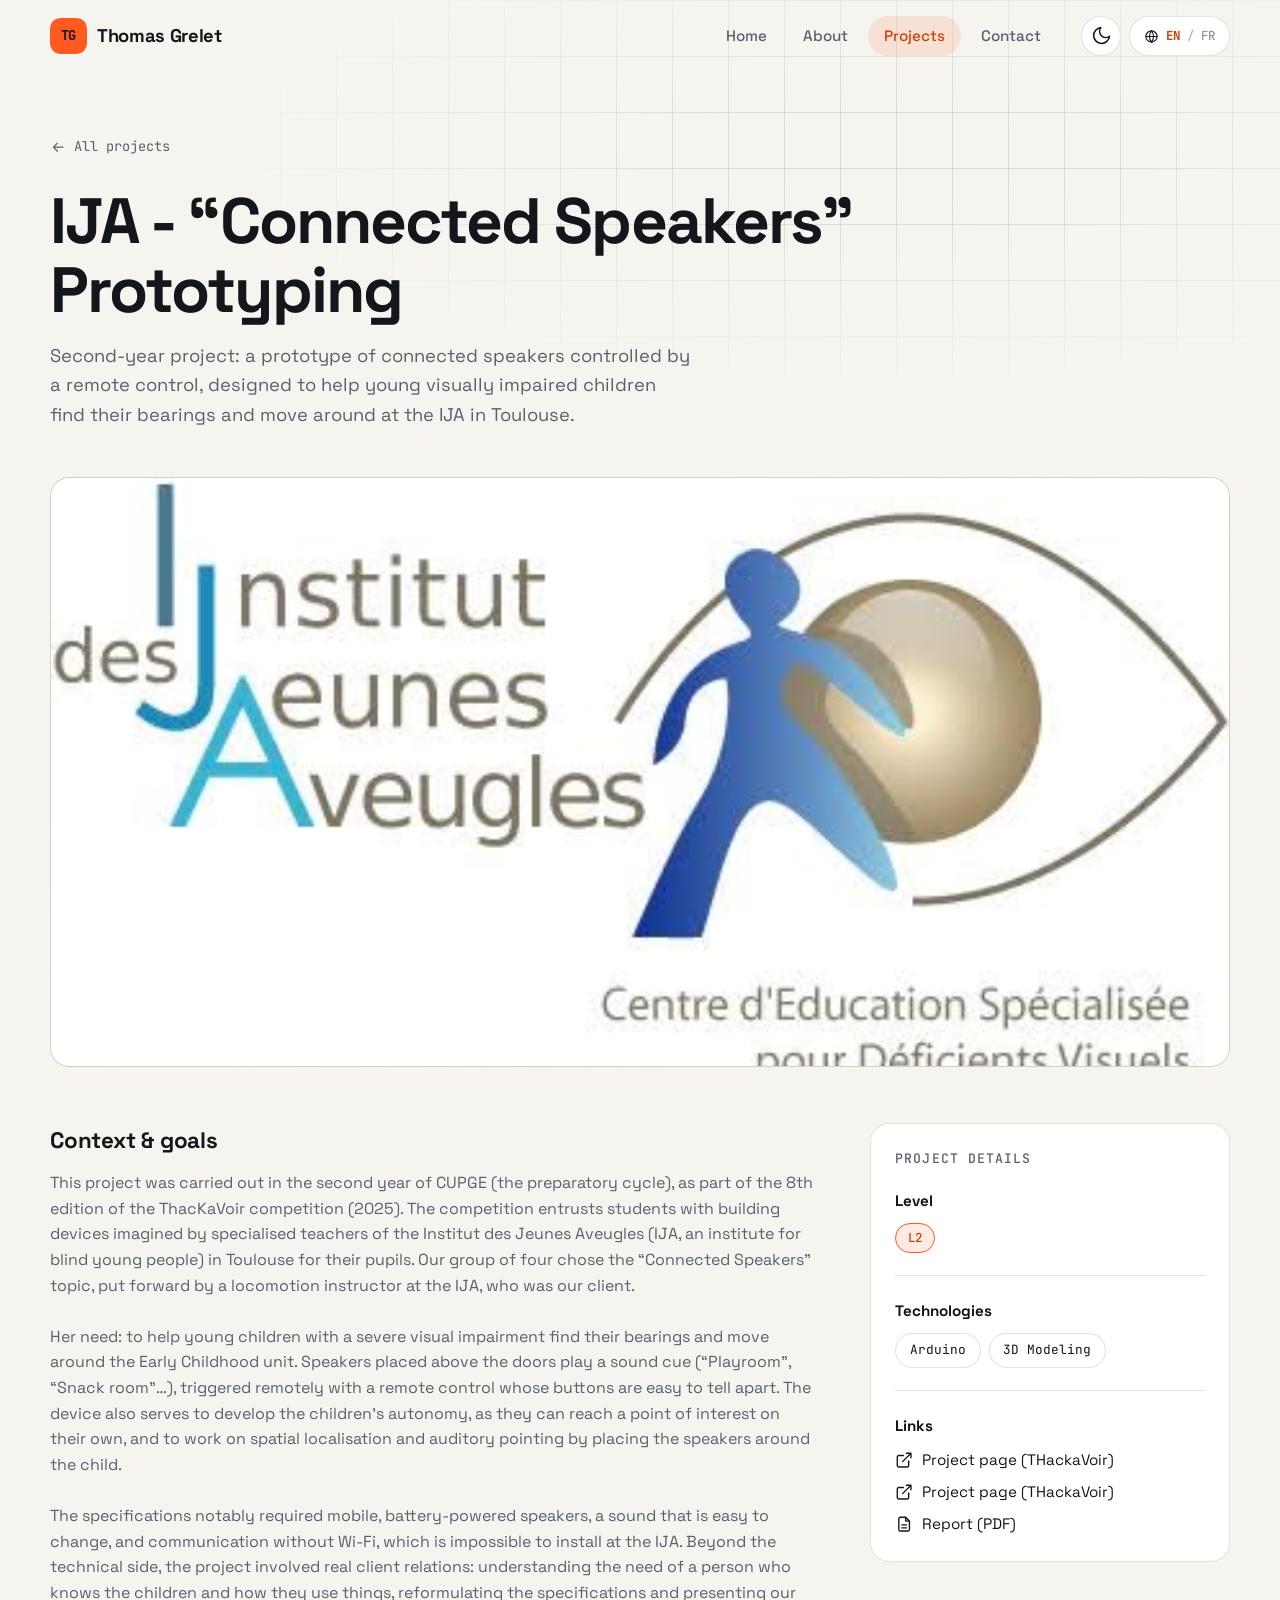
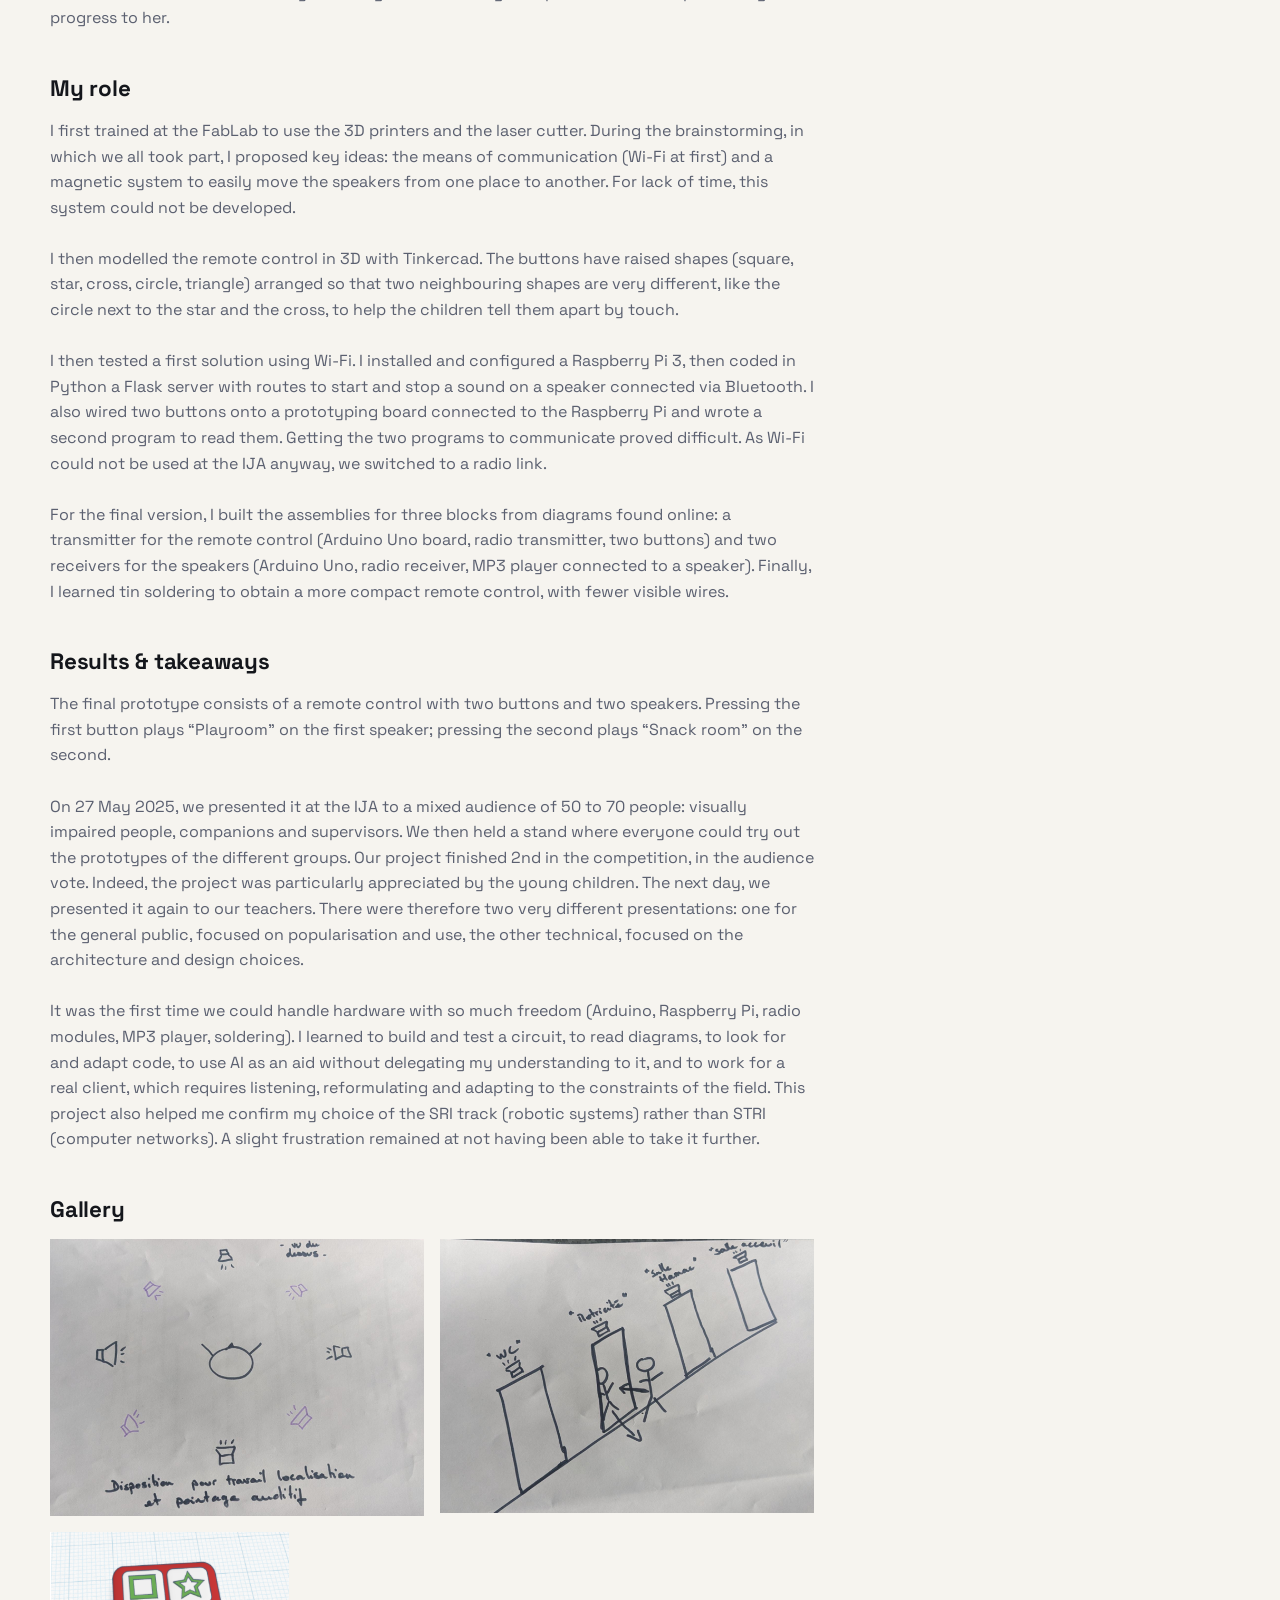
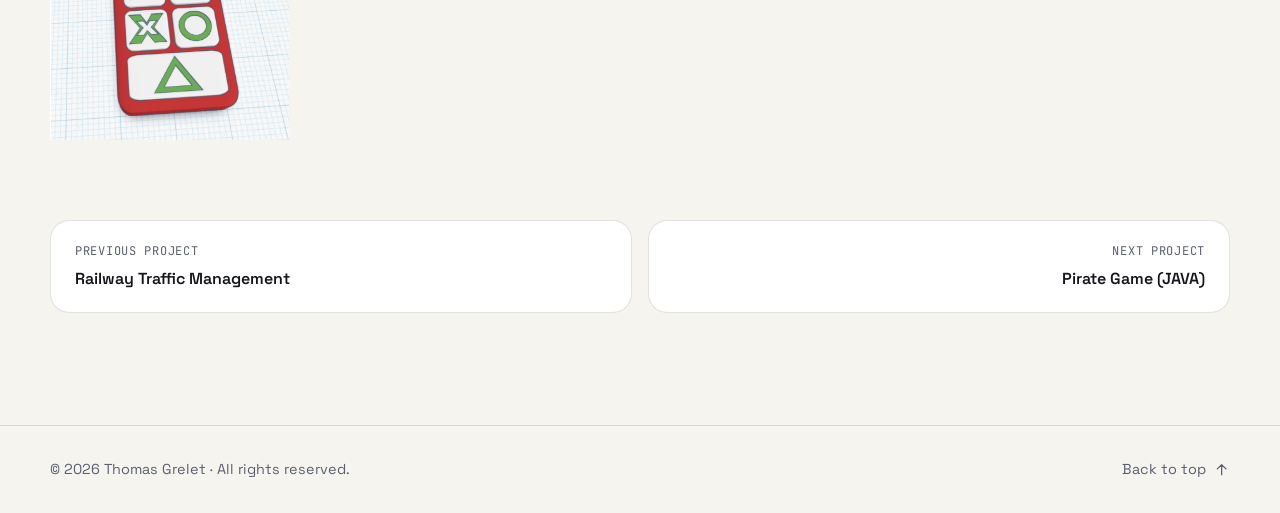
==== commit af34fa4c: "update content in project-trains (add png) and project-pfr (add video) + add icon for website link" ====
--- a/project-ija.html
+++ b/project-ija.html
@@ -3,7 +3,7 @@
 <head>
     <meta charset="UTF-8">
     <meta name="viewport" content="width=device-width, initial-scale=1.0">
-    <title>IJA – “Connected Speakers” Prototyping | Thomas Grelet</title>
+    <title>IJA - “Connected Speakers” Prototyping | Thomas Grelet</title>
     <link rel="icon" href="data:image/svg+xml,%3Csvg xmlns='http://www.w3.org/2000/svg' viewBox='0 0 32 32'%3E%3Crect width='32' height='32' rx='8' fill='%23ff5a1f'/%3E%3Ctext x='16' y='21' font-family='monospace' font-size='14' font-weight='700' text-anchor='middle' fill='%2314161b'%3ETG%3C/text%3E%3C/svg%3E">
 
     <!-- Choix du thème et de la langue AVANT l'affichage (évite un flash au chargement) -->
@@ -46,6 +46,7 @@
         <symbol id="i-download" viewBox="0 0 24 24"><path d="M12 4v11M7 11l5 5 5-5M5 20h14"/></symbol>
         <symbol id="i-code" viewBox="0 0 24 24"><path d="m8 7-5 5 5 5M16 7l5 5-5 5M14 4l-4 16"/></symbol>
         <symbol id="i-file" viewBox="0 0 24 24"><path d="M14 3H7a2 2 0 0 0-2 2v14a2 2 0 0 0 2 2h10a2 2 0 0 0 2-2V8zM14 3v5h5M9 13h6M9 17h6"/></symbol>
+        <symbol id="i-external" viewBox="0 0 24 24"><path d="M15 3h6v6M10 14 21 3M18 13v6a2 2 0 0 1-2 2H5a2 2 0 0 1-2-2V8a2 2 0 0 1 2-2h6"/></symbol>
         <symbol id="i-linkedin" viewBox="0 0 24 24"><path d="M20.447 20.452h-3.554v-5.569c0-1.328-.027-3.037-1.852-3.037-1.853 0-2.136 1.445-2.136 2.939v5.667H9.351V9h3.414v1.561h.046c.477-.9 1.637-1.85 3.37-1.85 3.601 0 4.267 2.37 4.267 5.455v6.286zM5.337 7.433a2.062 2.062 0 1 1 0-4.125 2.062 2.062 0 0 1 0 4.125zM7.119 20.452H3.555V9h3.564v11.452zM22.225 0H1.771C.792 0 0 .774 0 1.729v20.542C0 23.227.792 24 1.771 24h20.451C23.2 24 24 23.227 24 22.271V1.729C24 .774 23.2 0 22.222 0z"/></symbol>
         <symbol id="i-github" viewBox="0 0 24 24"><path d="M12 .297c-6.63 0-12 5.373-12 12 0 5.303 3.438 9.8 8.205 11.385.6.113.82-.258.82-.577 0-.285-.01-1.04-.015-2.04-3.338.724-4.042-1.61-4.042-1.61C4.422 18.07 3.633 17.7 3.633 17.7c-1.087-.744.084-.729.084-.729 1.205.084 1.838 1.236 1.838 1.236 1.07 1.835 2.809 1.305 3.495.998.108-.776.417-1.305.76-1.605-2.665-.3-5.466-1.332-5.466-5.93 0-1.31.465-2.38 1.235-3.22-.135-.303-.54-1.523.105-3.176 0 0 1.005-.322 3.3 1.23.96-.267 1.98-.399 3-.405 1.02.006 2.04.138 3 .405 2.28-1.552 3.285-1.23 3.285-1.23.645 1.653.24 2.873.12 3.176.765.84 1.23 1.91 1.23 3.22 0 4.61-2.805 5.625-5.475 5.92.42.36.81 1.096.81 2.22 0 1.606-.015 2.896-.015 3.286 0 .315.21.69.825.57C20.565 22.092 24 17.592 24 12.297c0-6.627-5.373-12-12-12"/></symbol>
     </svg>
@@ -156,8 +157,8 @@
                         <div class="aside-block">
                             <h3 data-i18n="proj.links_h">Links</h3>
                             <div class="aside-links">
-                                <a href="https://thackavoir.fr/"><svg class="icon" aria-hidden="true"><use href="#i-code"/></svg><span data-i18n="proj.link_thackavoir">Competition (THackaVoir)</span></a>
-                                <a href="https://thackavoir.fr/blog/2025/03/26/projet-2025-enceintes-connectees/"><svg class="icon" aria-hidden="true"><use href="#i-code"/></svg><span data-i18n="proj.link_thackavoir_page">Project page (THackaVoir)</span></a>
+                                <a href="https://thackavoir.fr/"><svg class="icon" aria-hidden="true"><use href="#i-external"/></svg><span data-i18n="proj.link_thackavoir_page">Competition (THackaVoir)</span></a>
+                                <a href="https://thackavoir.fr/blog/2025/03/26/projet-2025-enceintes-connectees/"><svg class="icon" aria-hidden="true"><use href="#i-external"/></svg><span data-i18n="proj.link_thackavoir_page">Project page (THackaVoir)</span></a>
                                 <a href="assets/pr-ija/projects-ija_personal_report.pdf"><svg class="icon" aria-hidden="true"><use href="#i-file"/></svg><span data-i18n="proj.link_report">Report (PDF)</span></a>
                             </div>
                         </div>
--- a/style.css
+++ b/style.css
@@ -43,7 +43,7 @@
     --surface: #151921;
     --surface-2: #11141b;
     --text: #eceff4;
-    --muted: #9aa1b2;
+    --muted: #c1c8d6;
     --line: rgba(236, 239, 244, 0.12);
 
     --accent: #ff7a45;
@@ -1058,4 +1058,62 @@
 }
 .contact form .btn{
     margin-top: 2rem;
+}
+.gallery figure {
+    position: relative;
+    margin: 0;
+    overflow: hidden;
+    border-radius: var(--radius);
+    border: 1px solid var(--line);
+}
+.gallery figure img {
+    display: block;
+    width: 100%;
+    height: auto;
+}
+.gallery figcaption {
+    position: absolute;
+    left: 0;
+    right: 0;
+    bottom: 0;
+    padding: 2.5rem 1rem 0.9rem;
+    font-size: 0.85rem;
+    line-height: 1.4;
+    color: #fff;
+    background: linear-gradient(to top, rgba(10, 12, 16, 0.88), transparent);
+    opacity: 0;
+    transform: translateY(0.5rem);
+    transition: opacity 0.25s ease, transform 0.25s ease;
+    pointer-events: none;
+}
+.gallery figure:hover figcaption,
+.gallery figure:focus-within figcaption {
+    opacity: 1;
+    transform: none;
+}
+/* Écrans tactiles : pas de survol, la légende reste visible */
+@media (hover: none) {
+    .gallery figcaption {
+        opacity: 1;
+        transform: none;
+    }
+}
+@media (prefers-reduced-motion: reduce) {
+    .gallery figcaption { transition: none; }
+}
+.gallery-video {
+    grid-column: 1 / -1;
+    justify-self: center;
+    width: min(100%, 20rem);
+    aspect-ratio: 9 / 16;
+    overflow: hidden;
+    border: 1px solid var(--line);
+    border-radius: var(--radius);
+    background: var(--surface);
+}
+.gallery-video iframe,
+.gallery-video video {
+    width: 100%;
+    height: 100%;
+    border: 0;
 }
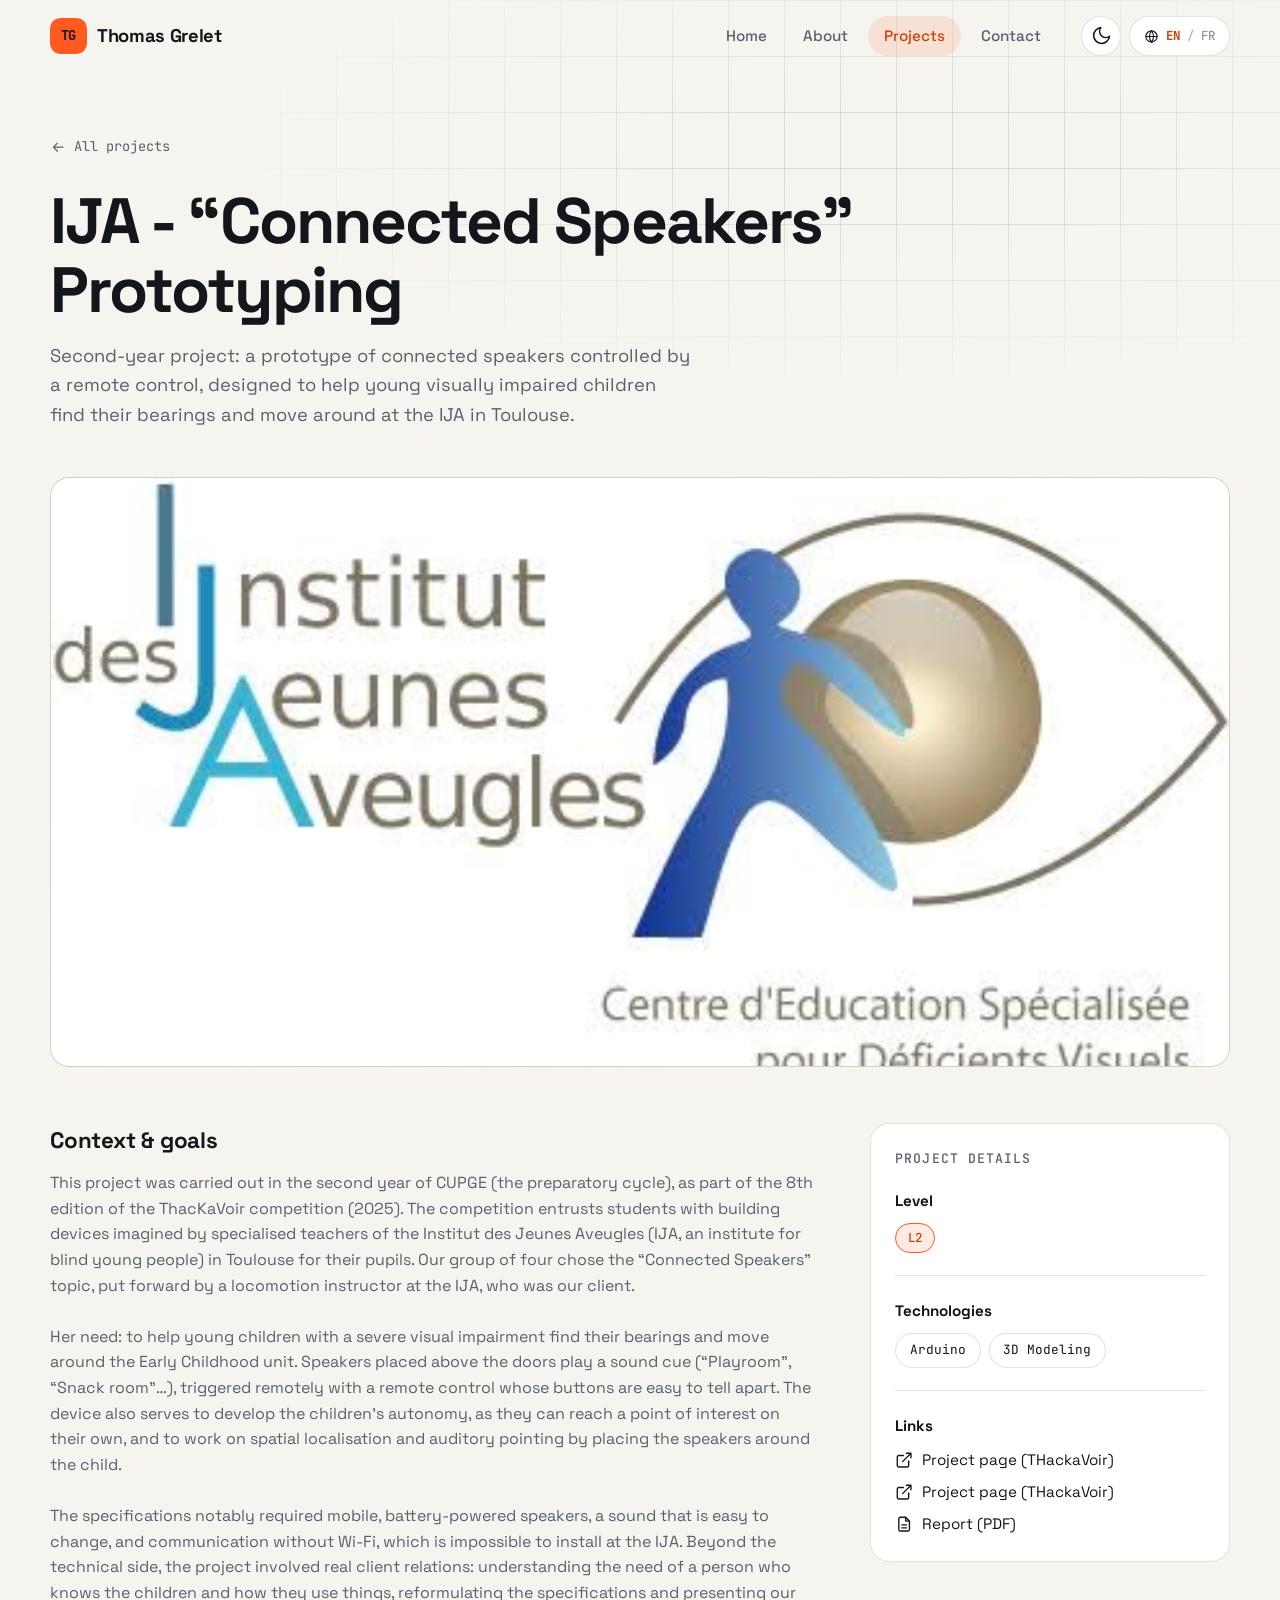
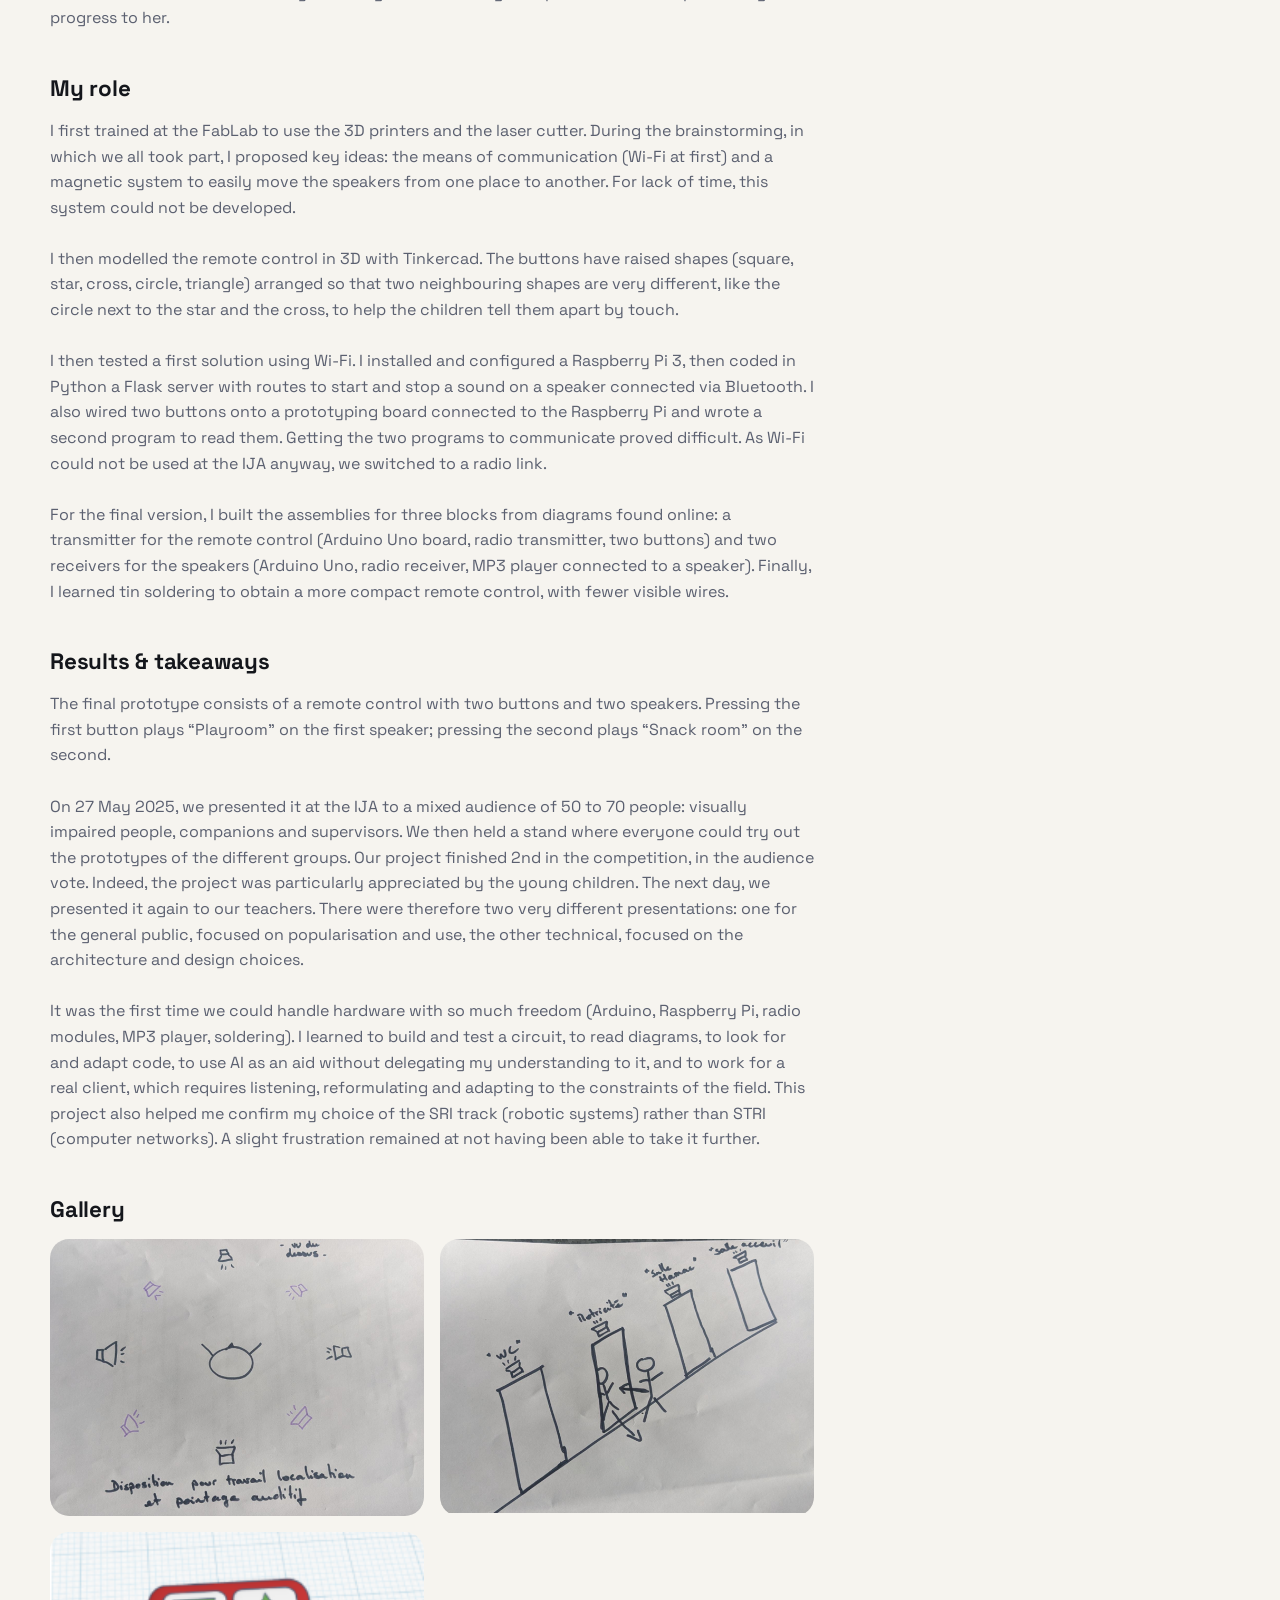
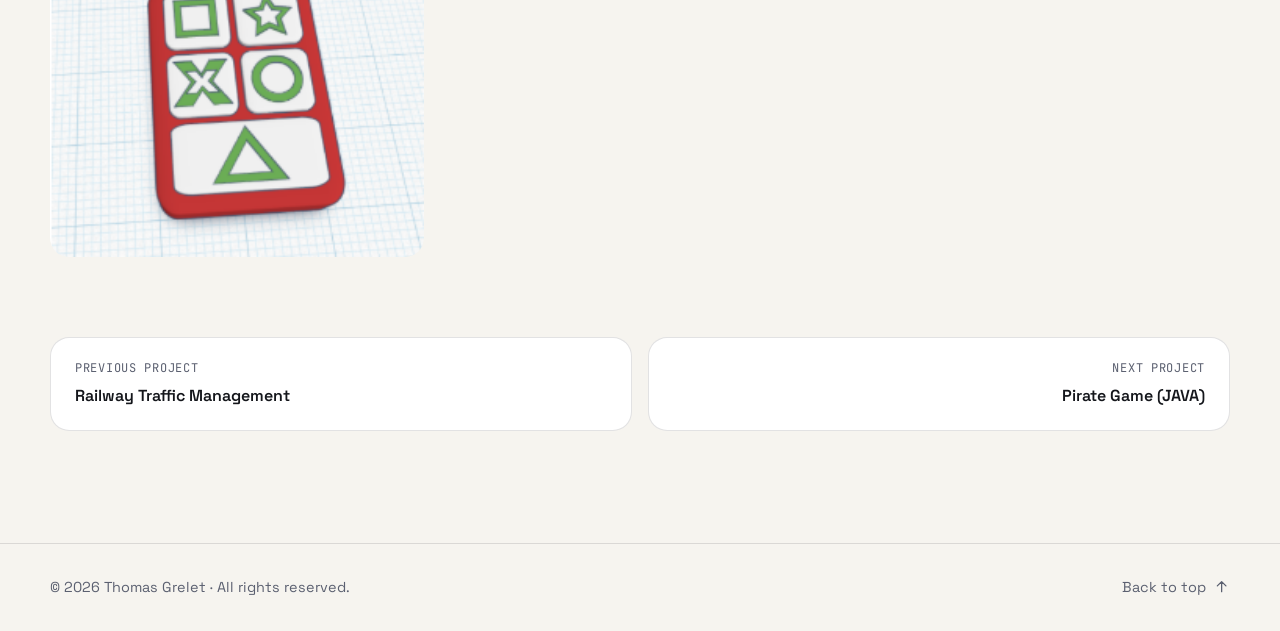
==== commit eb4766a8: "add description to every image in galleries" ====
--- a/project-ija.html
+++ b/project-ija.html
@@ -131,9 +131,18 @@
                         <section class="proj-section">
                             <h2 data-i18n="proj.gallery_h">Gallery</h2>
                             <div class="gallery">
-                                <img src="assets/pr-ija/projects-ija_g01.png" alt="Croquis : travail de localisation">
-                                <img src="assets/pr-ija/projects-ija_g02.png" alt="Croquis : couloir de la Petite Enfance (IJA)">
-                                <img src="assets/pr-ija/projects-ija_g03.png" alt="Modélisation 3D d'une télécommande">
+                                <figure tabindex="0">
+                                    <img src="assets/pr-ija/projects-ija_g01.png" alt="Croquis : travail de localisation" data-i18n-alt="proj.ija.cap01">
+                                    <figcaption data-i18n="proj.ija.cap01"></figcaption>
+                                </figure>
+                                <figure tabindex="0">
+                                    <img src="assets/pr-ija/projects-ija_g02.png" alt="Croquis : couloir de la Petite Enfance (IJA)" data-i18n-alt="proj.ija.cap02">
+                                    <figcaption data-i18n="proj.ija.cap02"></figcaption>
+                                </figure>
+                                <figure tabindex="0">
+                                    <img src="assets/pr-ija/projects-ija_g03.png" alt="Modélisation 3D d'une télécommande" data-i18n-alt="proj.ija.cap03">
+                                    <figcaption data-i18n="proj.ija.cap03"></figcaption>
+                                </figure>
                             </div>
                         </section>
                     </div>
--- a/style.css
+++ b/style.css
@@ -1064,7 +1064,6 @@
     margin: 0;
     overflow: hidden;
     border-radius: var(--radius);
-    border: 1px solid var(--line);
 }
 .gallery figure img {
     display: block;
@@ -1107,7 +1106,6 @@
     width: min(100%, 20rem);
     aspect-ratio: 9 / 16;
     overflow: hidden;
-    border: 1px solid var(--line);
     border-radius: var(--radius);
     background: var(--surface);
 }
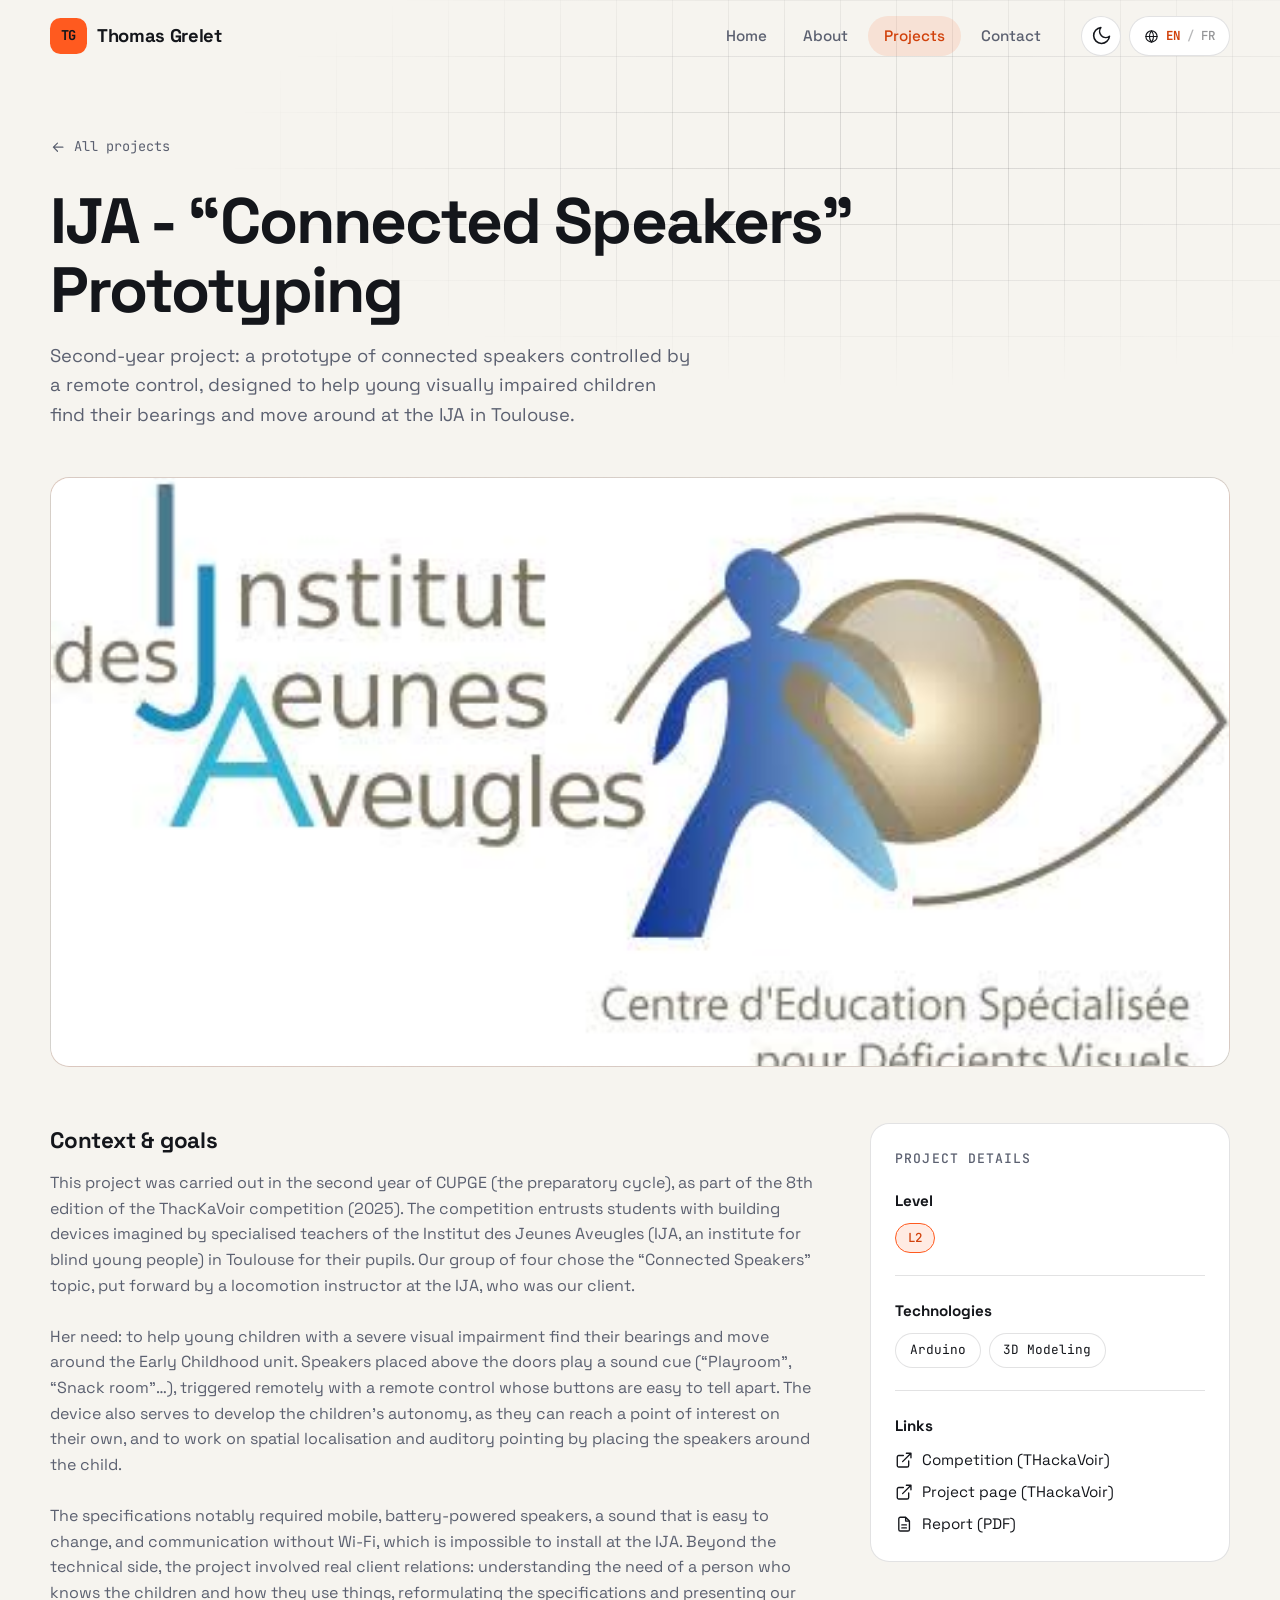
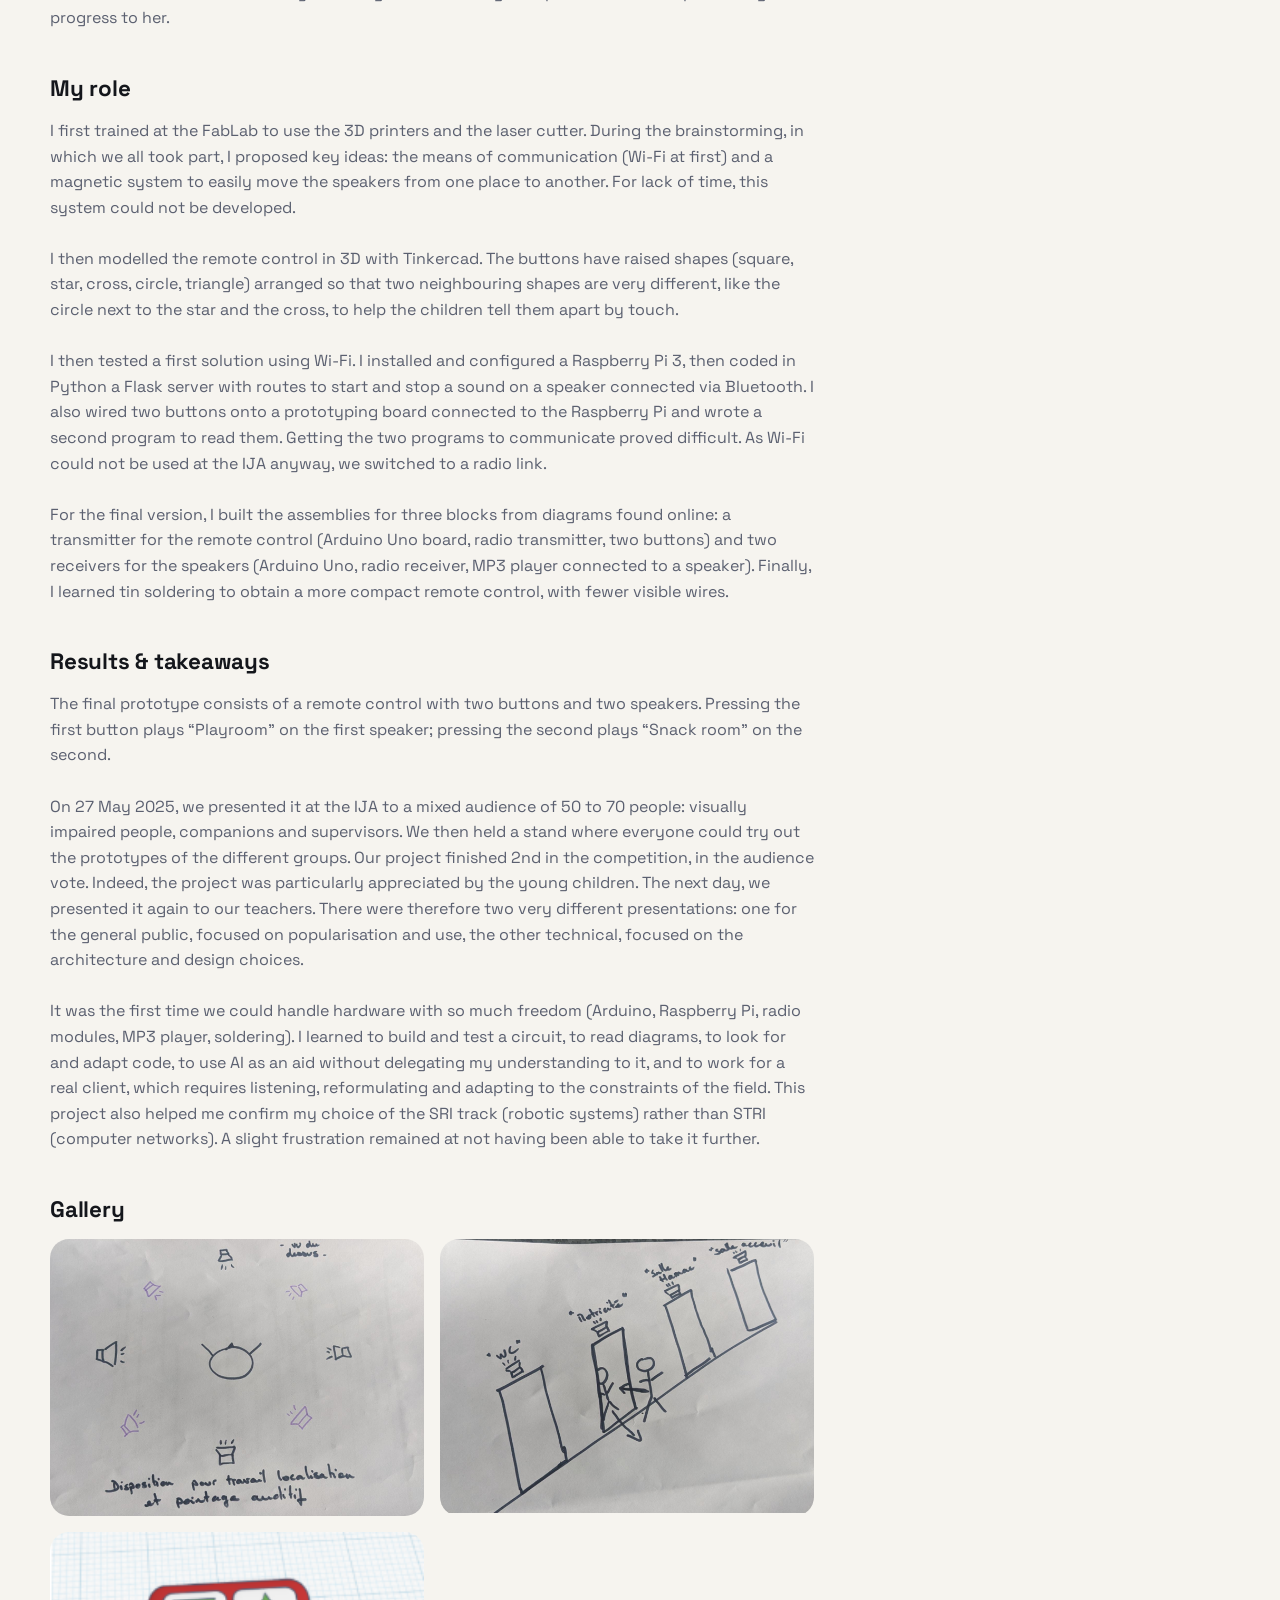
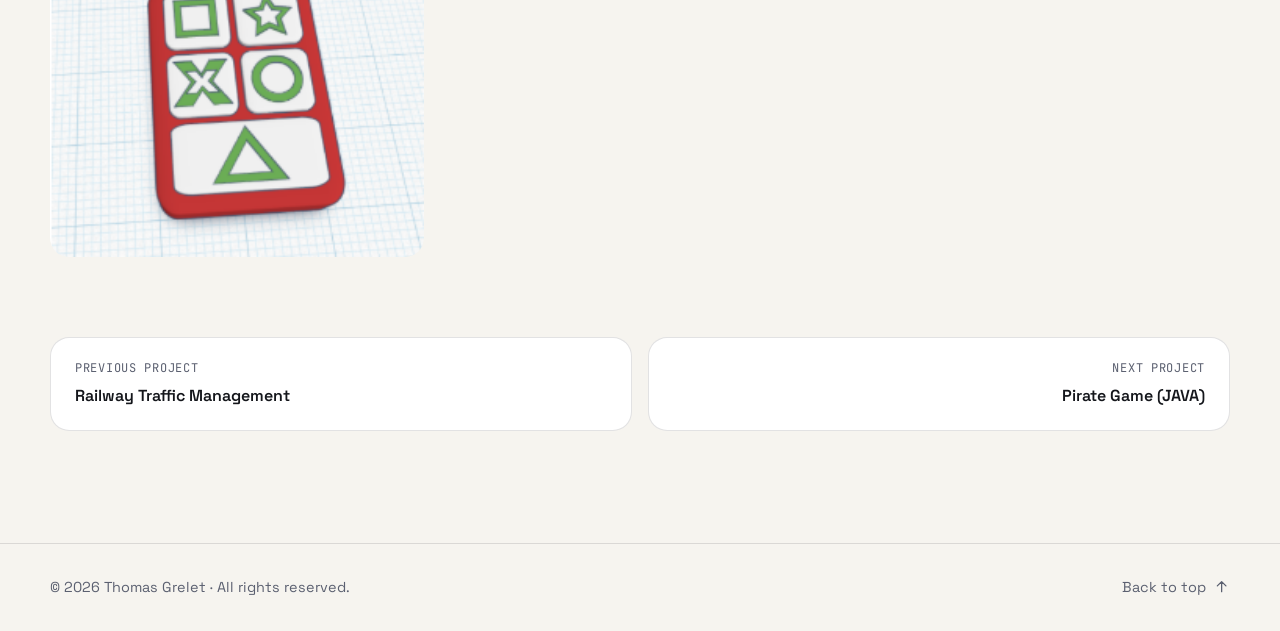
==== commit 056015d5: "update: links are now open in a new tab rather than the page itself + fix: back-to-top behaviour in " ====
--- a/project-ija.html
+++ b/project-ija.html
@@ -166,9 +166,9 @@
                         <div class="aside-block">
                             <h3 data-i18n="proj.links_h">Links</h3>
                             <div class="aside-links">
-                                <a href="https://thackavoir.fr/"><svg class="icon" aria-hidden="true"><use href="#i-external"/></svg><span data-i18n="proj.link_thackavoir_page">Competition (THackaVoir)</span></a>
-                                <a href="https://thackavoir.fr/blog/2025/03/26/projet-2025-enceintes-connectees/"><svg class="icon" aria-hidden="true"><use href="#i-external"/></svg><span data-i18n="proj.link_thackavoir_page">Project page (THackaVoir)</span></a>
-                                <a href="assets/pr-ija/projects-ija_personal_report.pdf"><svg class="icon" aria-hidden="true"><use href="#i-file"/></svg><span data-i18n="proj.link_report">Report (PDF)</span></a>
+                                <a href="https://thackavoir.fr/" target="_blank" rel="noopener"><svg class="icon" aria-hidden="true"><use href="#i-external"/></svg><span data-i18n="proj.link_thackavoir">Competition (THackaVoir)</span></a>
+                                <a href="https://thackavoir.fr/blog/2025/03/26/projet-2025-enceintes-connectees/" target="_blank" rel="noopener"><svg class="icon" aria-hidden="true"><use href="#i-external"/></svg><span data-i18n="proj.link_thackavoir_page">Project page (THackaVoir)</span></a>
+                                <a href="assets/pr-ija/projects-ija_personal_report.pdf" target="_blank" rel="noopener"><svg class="icon" aria-hidden="true"><use href="#i-file"/></svg><span data-i18n="proj.link_report">Report (PDF)</span></a>
                             </div>
                         </div>
                     </aside>
@@ -192,7 +192,7 @@
     <footer class="footer">
         <div class="container footer-inner">
             <p>© <span id="year">2026</span> Thomas Grelet · <span data-i18n="footer.rights">All rights reserved.</span></p>
-            <a href="#header"><span data-i18n="footer.top">Back to top</span><svg class="icon" aria-hidden="true"><use href="#i-arrow-up"/></svg></a>
+            <a href="#top"><span data-i18n="footer.top">Back to top</span><svg class="icon" aria-hidden="true"><use href="#i-arrow-up"/></svg></a>
         </div>
     </footer>
     <!-- /Footer -->
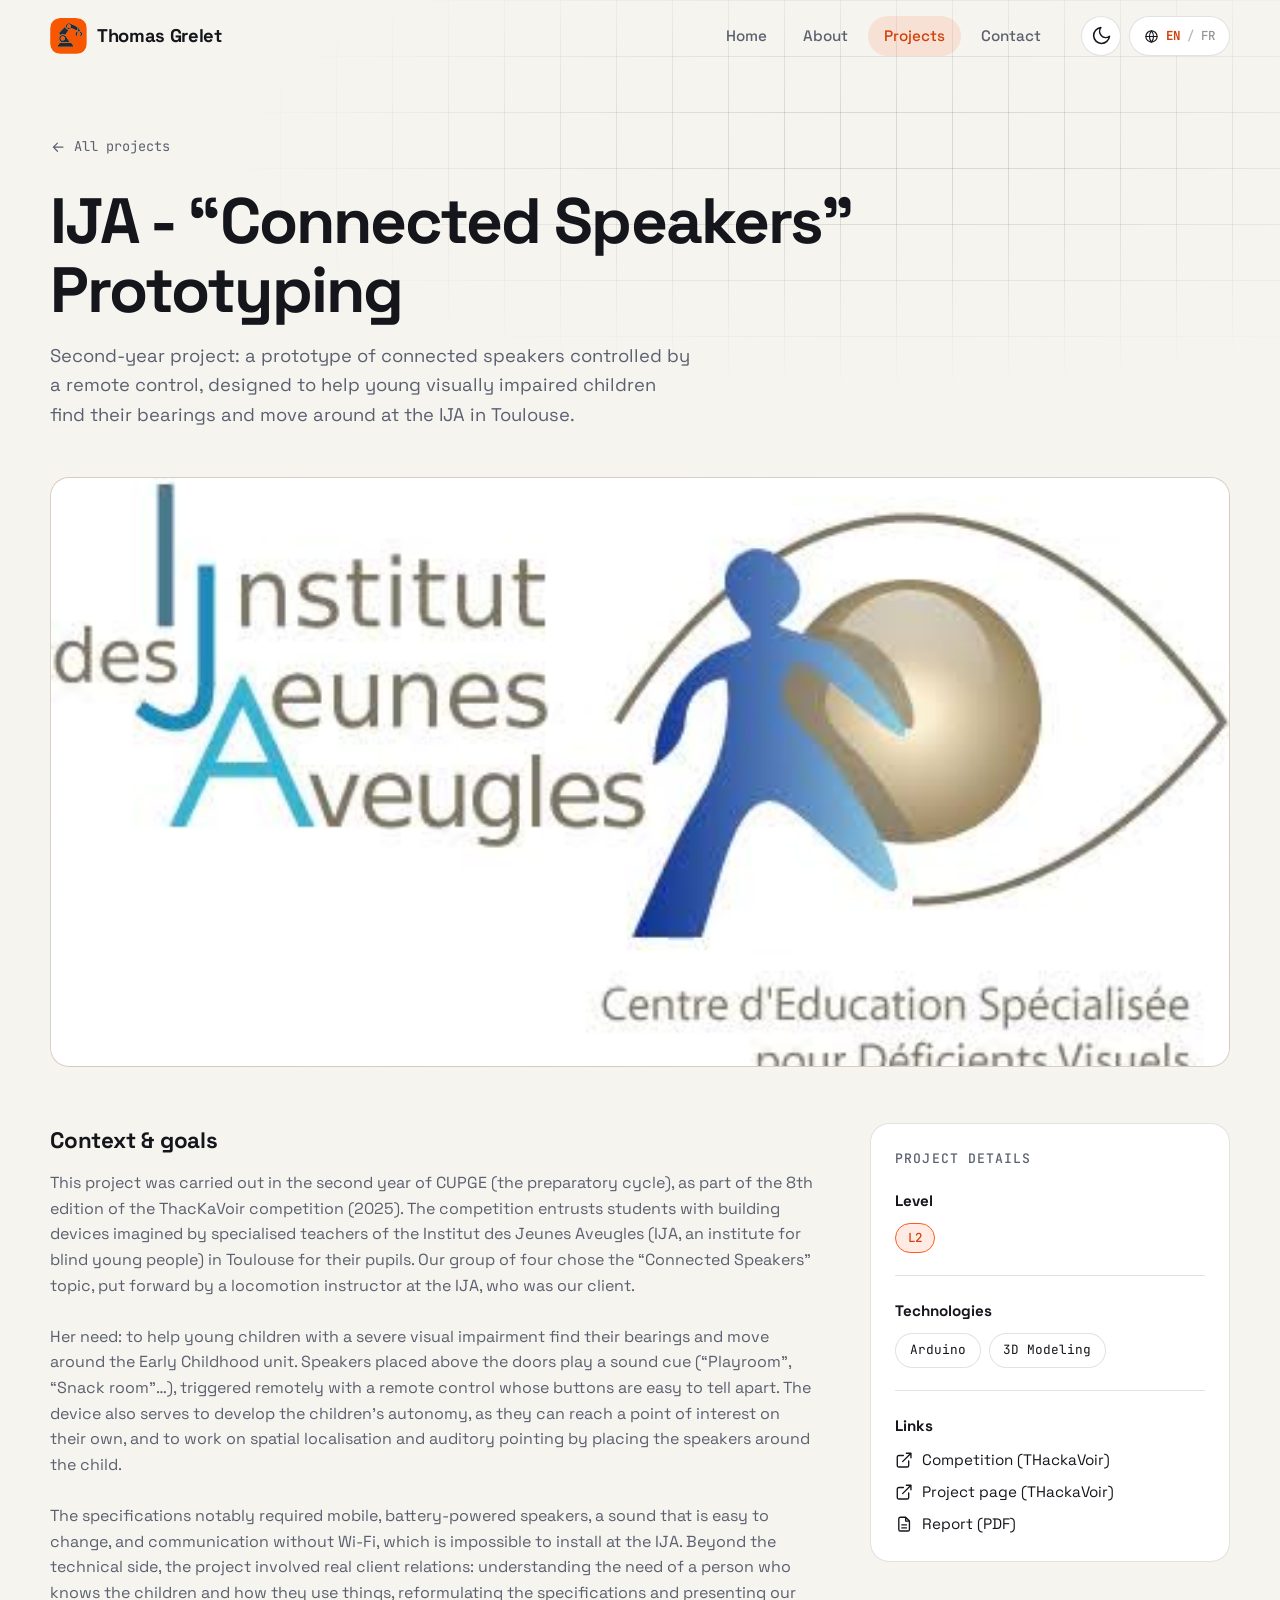
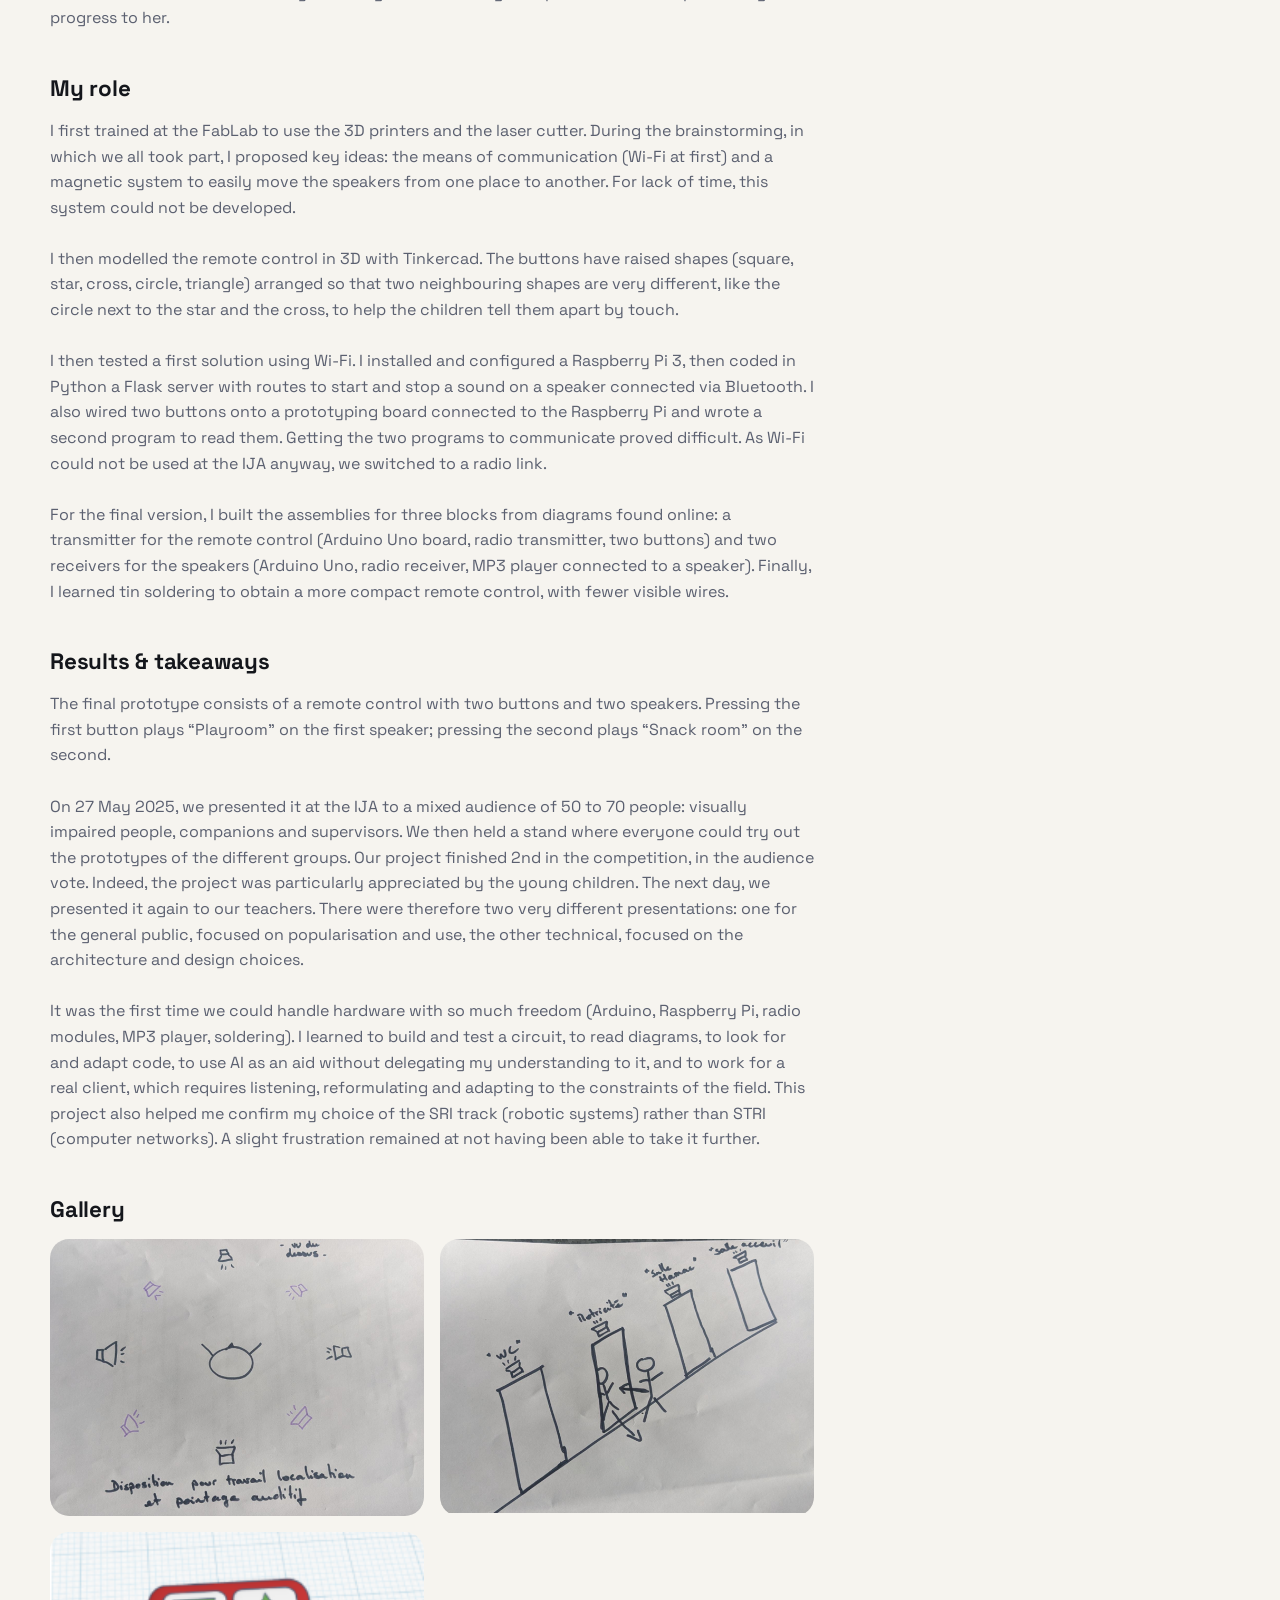
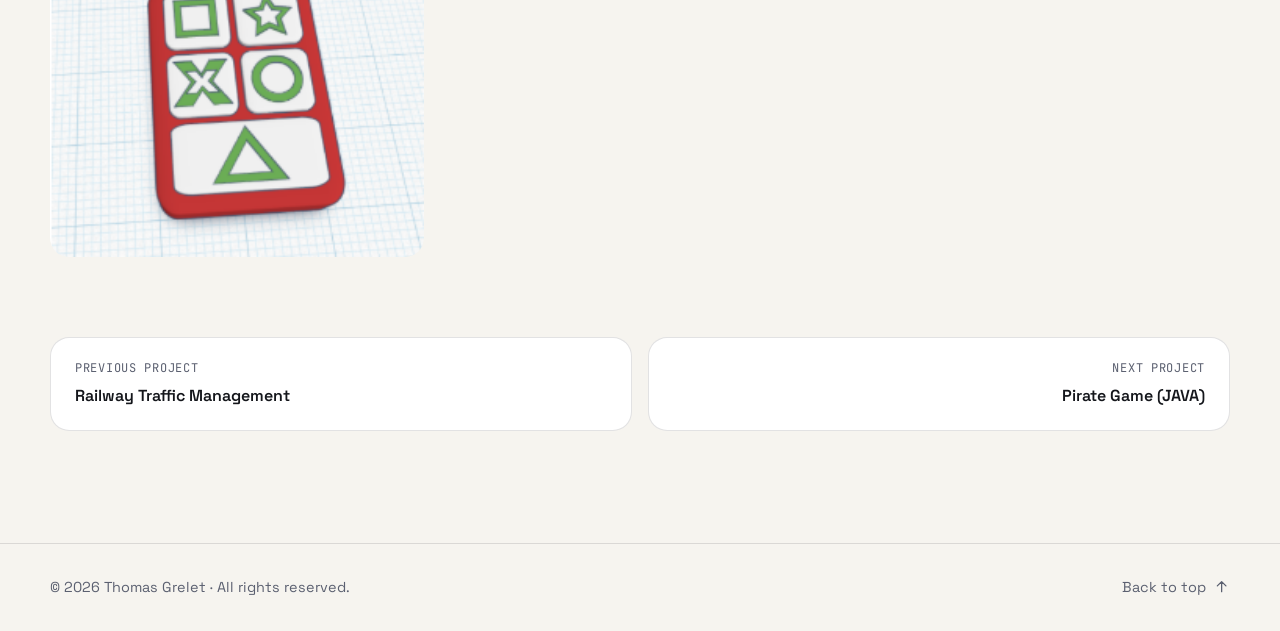
==== commit 3ce44a19: "update logo with a robotic arm" ====
--- a/project-ija.html
+++ b/project-ija.html
@@ -4,7 +4,7 @@
     <meta charset="UTF-8">
     <meta name="viewport" content="width=device-width, initial-scale=1.0">
     <title>IJA - “Connected Speakers” Prototyping | Thomas Grelet</title>
-    <link rel="icon" href="data:image/svg+xml,%3Csvg xmlns='http://www.w3.org/2000/svg' viewBox='0 0 32 32'%3E%3Crect width='32' height='32' rx='8' fill='%23ff5a1f'/%3E%3Ctext x='16' y='21' font-family='monospace' font-size='14' font-weight='700' text-anchor='middle' fill='%2314161b'%3ETG%3C/text%3E%3C/svg%3E">
+    <link rel="icon" type="image/svg+xml" href="assets/about/logo.svg">
 
     <!-- Choix du thème et de la langue AVANT l'affichage (évite un flash au chargement) -->
     <script>
@@ -56,7 +56,7 @@
     <header class="header" id="header">
         <div class="container header-inner">
             <a href="index.html#home" class="logo" aria-label="Thomas Grelet">
-                <span class="logo-mark">TG</span>
+                <img class="logo-mark" src="assets/about/logo.svg" alt="" aria-hidden="true">
                 <span class="logo-text">Thomas Grelet</span>
             </a>
 
--- a/style.css
+++ b/style.css
@@ -153,16 +153,12 @@
     letter-spacing: -0.02em;
 }
 .logo-mark {
-    display: grid;
-    place-items: center;
+    display: block;
+    flex: 0 0 2.3rem;
     width: 2.3rem;
     height: 2.3rem;
     border-radius: 0.65rem;
-    background: var(--accent);
-    color: var(--accent-ink);
-    font-family: var(--mono);
-    font-size: 0.85rem;
-    font-weight: 700;
+    object-fit: contain;
     transition: transform 0.3s ease;
 }
 .logo:hover .logo-mark {
